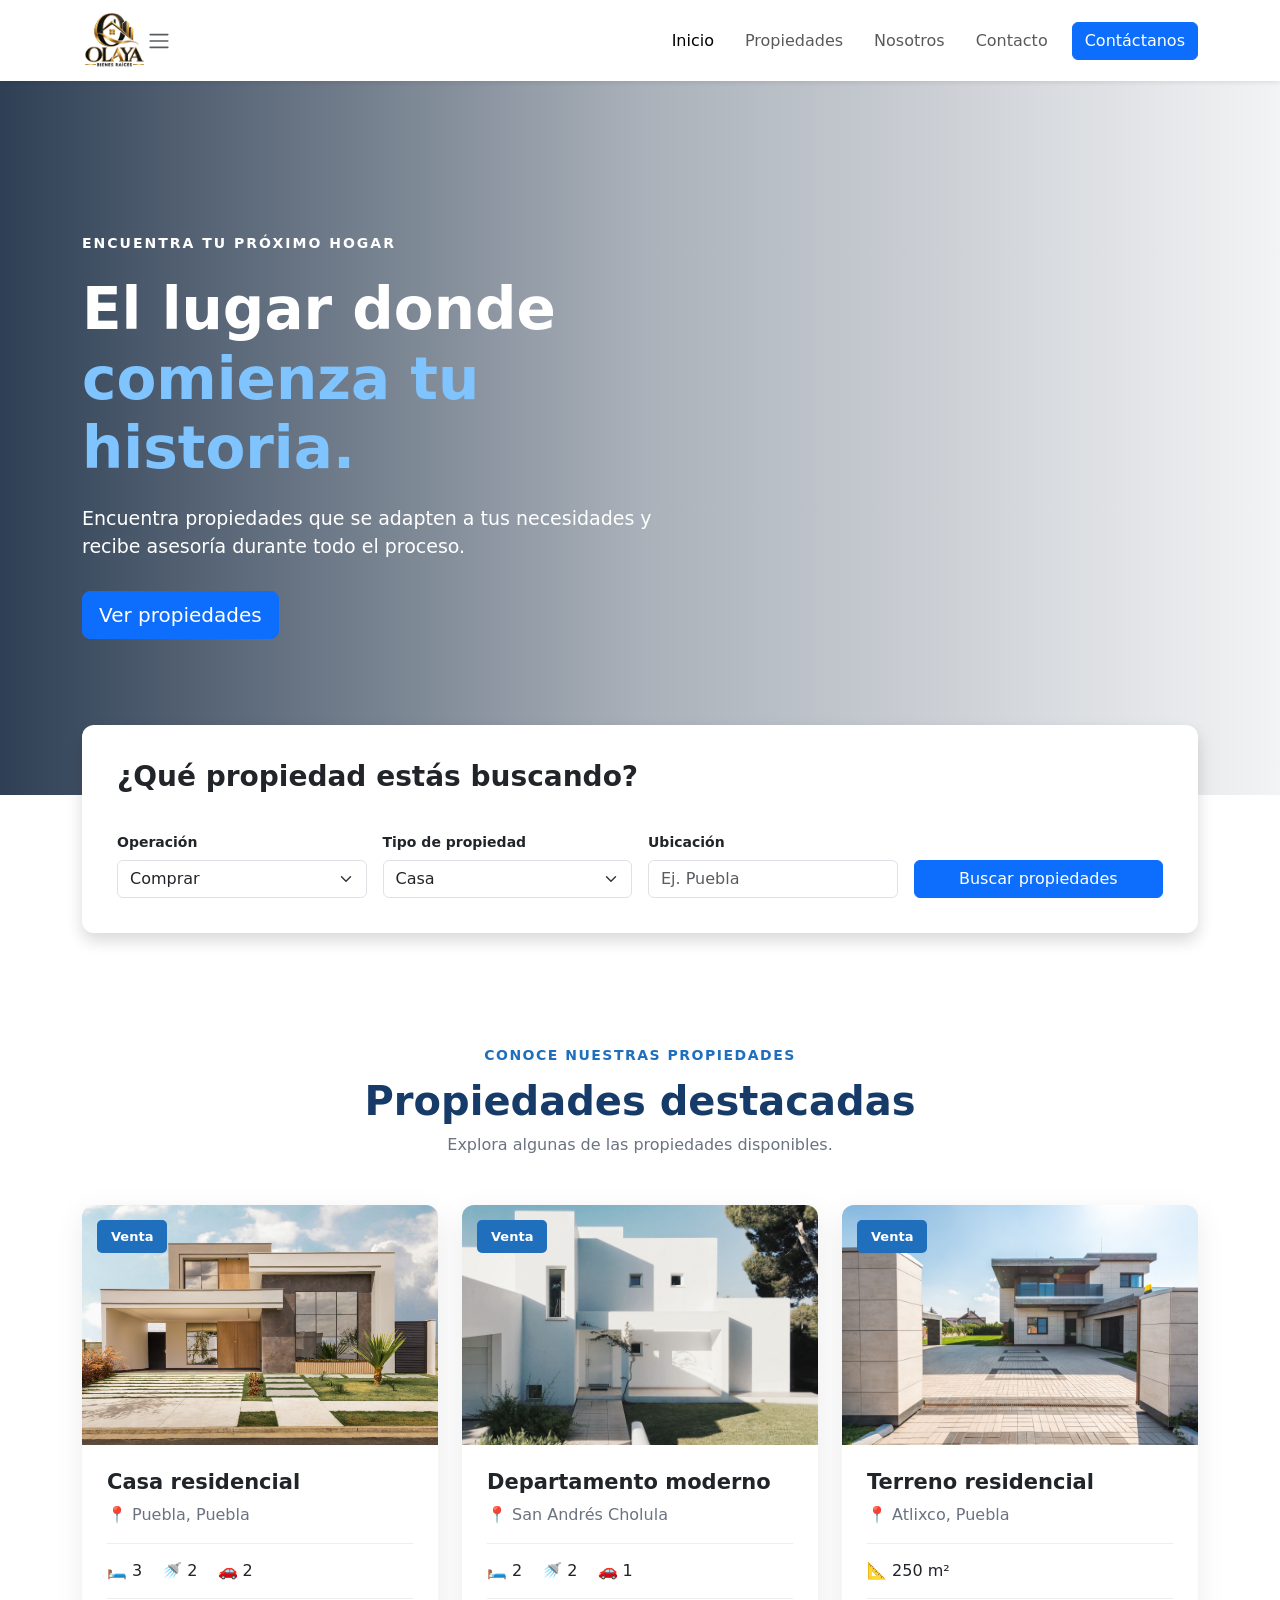
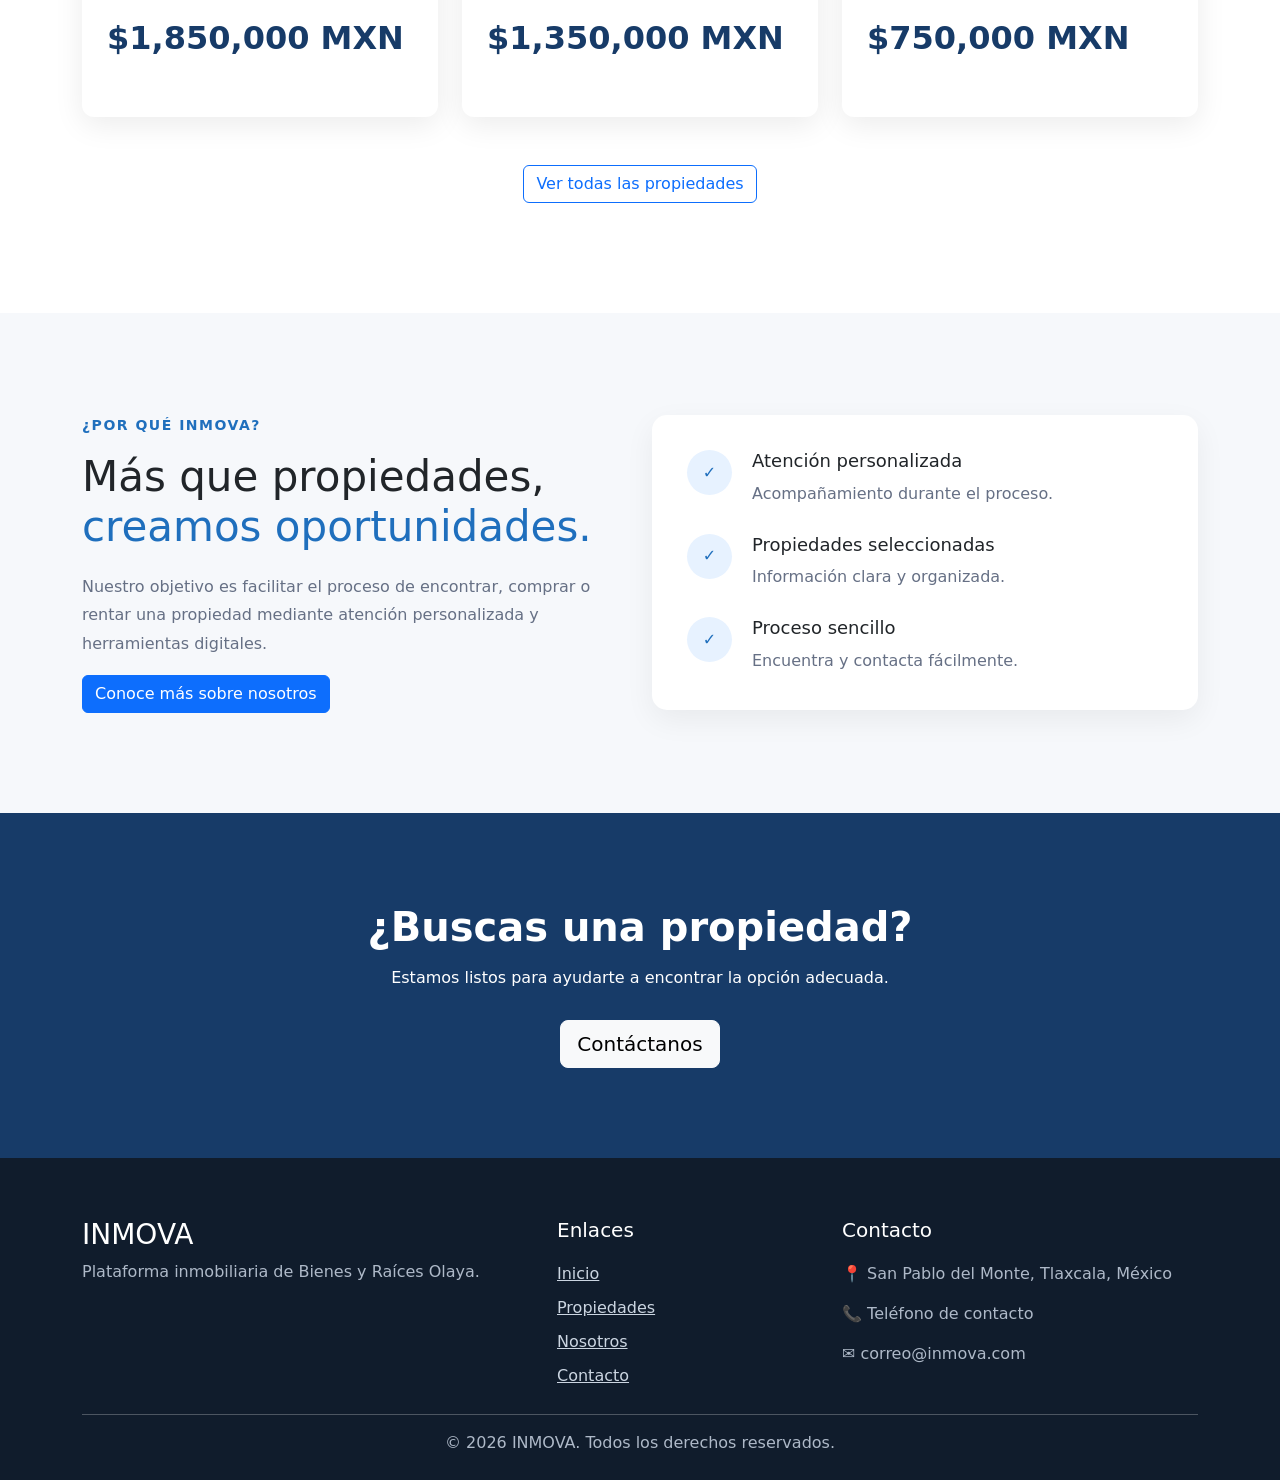
==== index.html @ b1ae067a "Primera versión funcional de INMOVA" ====
<!DOCTYPE html>
<html lang="es">
<head>
    <meta charset="UTF-8">
    <meta name="viewport" content="width=device-width, initial-scale=1.0">

    <title>INMOVA | Bienes y Raíces</title>

    <link rel="stylesheet" href="css/style.css">

    <!-- Bootstrap -->
    <link 
        href="https://cdn.jsdelivr.net/npm/bootstrap@5.3.3/dist/css/bootstrap.min.css" 
        rel="stylesheet"
    >
</head>

<body>

    <!-- NAVBAR -->
    <nav class="navbar navbar-expand-lg navbar-light bg-white shadow-sm fixed-top">
        <div class="container">
        <!-- Logo de imagen -->
            <img 
            src="Imagenes/logo sin fondo.png" 
            alt="INMOVA"
            class="logo-inmova"
            >
            <img src="Imagenes/logo sin fondo.png"
            <button 
                class="navbar-toggler" 
                type="button" 
                data-bs-toggle="collapse" 
                data-bs-target="#menu"
            >
                <span class="navbar-toggler-icon"></span>
            </button>

            <div class="collapse navbar-collapse" id="menu">

                <ul class="navbar-nav ms-auto align-items-lg-center">

                    <li class="nav-item">
                        <a class="nav-link active" href="index.html">
                            Inicio
                        </a>
                    </li>

                    <li class="nav-item">
                        <a class="nav-link" href="propiedades.html">
                            Propiedades
                        </a>
                    </li>

                    <li class="nav-item">
                        <a class="nav-link" href="nosotros.html">
                            Nosotros
                        </a>
                    </li>

                    <li class="nav-item">
                        <a class="nav-link" href="contacto.html">
                            Contacto
                        </a>
                    </li>

                    <li class="nav-item ms-lg-3">
                        <a href="contacto.html" class="btn btn-primary">
                            Contáctanos
                        </a>
                    </li>

                </ul>

            </div>
        </div>
    </nav>


    <!-- HERO -->
    <section class="hero">

        <div class="hero-overlay"></div>

        <div class="container hero-content">

            <div class="row align-items-center">

                <div class="col-lg-7">

                    <span class="hero-subtitle">
                        ENCUENTRA TU PRÓXIMO HOGAR
                    </span>

                    <h1>
                        El lugar donde
                        <span>comienza tu historia.</span>
                    </h1>

                    <p>
                        Encuentra propiedades que se adapten a tus necesidades
                        y recibe asesoría durante todo el proceso.
                    </p>

                    <a href="propiedades.html" class="btn btn-primary btn-lg">
                        Ver propiedades
                    </a>

                </div>

            </div>

        </div>

    </section>


    <!-- BUSCADOR -->
    <section class="search-section">

        <div class="container">

            <div class="search-box shadow">

                <h3>¿Qué propiedad estás buscando?</h3>

                <div class="row g-3 mt-2">

                    <div class="col-md-3">
                        <label>Operación</label>

                        <select class="form-select">
                            <option>Comprar</option>
                            <option>Rentar</option>
                        </select>
                    </div>

                    <div class="col-md-3">
                        <label>Tipo de propiedad</label>

                        <select class="form-select">
                            <option>Casa</option>
                            <option>Departamento</option>
                            <option>Terreno</option>
                            <option>Local comercial</option>
                        </select>
                    </div>

                    <div class="col-md-3">
                        <label>Ubicación</label>

                        <input 
                            type="text" 
                            class="form-control" 
                            placeholder="Ej. Puebla"
                        >
                    </div>

                    <div class="col-md-3 d-flex align-items-end">

                        <button class="btn btn-primary w-100">
                            Buscar propiedades
                        </button>

                    </div>

                </div>

            </div>

        </div>

    </section>


    <!-- PROPIEDADES DESTACADAS -->
    <section class="properties-section">

        <div class="container">

            <div class="section-title text-center">

                <span>CONOCE NUESTRAS PROPIEDADES</span>

                <h2>
                    Propiedades destacadas
                </h2>

                <p>
                    Explora algunas de las propiedades disponibles.
                </p>

            </div>


            <div class="row g-4 mt-4">

                <!-- PROPIEDAD 1 -->
                <div class="col-md-4">

                    <div class="property-card">

                        <div class="property-image">

                            <img 
                                src="Imagenes/casa1.jpg" 
                                alt="Casa en venta"
                            >

                            <span class="property-status">
                                Venta
                            </span>

                        </div>

                        <div class="property-info">

                            <h3>Casa residencial</h3>

                            <p class="location">
                                📍 Puebla, Puebla
                            </p>

                            <div class="property-details">

                                <span>🛏 3</span>
                                <span>🚿 2</span>
                                <span>🚗 2</span>

                            </div>

                            <div class="property-price">
                                $1,850,000 MXN
                            </div>

                        </div>

                    </div>

                </div>


                <!-- PROPIEDAD 2 -->
                <div class="col-md-4">

                    <div class="property-card">

                        <div class="property-image">

                            <img 
                                src="Imagenes/casa2.jpg" 
                                alt="Departamento en venta"
                            >

                            <span class="property-status">
                                Venta
                            </span>

                        </div>

                        <div class="property-info">

                            <h3>Departamento moderno</h3>

                            <p class="location">
                                📍 San Andrés Cholula
                            </p>

                            <div class="property-details">

                                <span>🛏 2</span>
                                <span>🚿 2</span>
                                <span>🚗 1</span>

                            </div>

                            <div class="property-price">
                                $1,350,000 MXN
                            </div>

                        </div>

                    </div>

                </div>


                <!-- PROPIEDAD 3 -->
                <div class="col-md-4">

                    <div class="property-card">

                        <div class="property-image">

                            <img 
                                src="Imagenes/casa3.jpg" 
                                alt="Terreno en venta"
                            >

                            <span class="property-status">
                                Venta
                            </span>

                        </div>

                        <div class="property-info">

                            <h3>Terreno residencial</h3>

                            <p class="location">
                                📍 Atlixco, Puebla
                            </p>

                            <div class="property-details">

                                <span>📐 250 m²</span>

                            </div>

                            <div class="property-price">
                                $750,000 MXN
                            </div>

                        </div>

                    </div>

                </div>

            </div>


            <div class="text-center mt-5">

                <a href="propiedades.html" class="btn btn-outline-primary">
                    Ver todas las propiedades
                </a>

            </div>

        </div>

    </section>


    <!-- NOSOTROS / PROPUESTA DE VALOR -->
    <section class="about-home">

        <div class="container">

            <div class="row align-items-center">

                <div class="col-lg-6">

                    <span class="section-label">
                        ¿POR QUÉ INMOVA?
                    </span>

                    <h2>
                        Más que propiedades,
                        <span>creamos oportunidades.</span>
                    </h2>

                    <p>
                        Nuestro objetivo es facilitar el proceso de encontrar,
                        comprar o rentar una propiedad mediante atención
                        personalizada y herramientas digitales.
                    </p>

                    <a href="nosotros.html" class="btn btn-primary">
                        Conoce más sobre nosotros
                    </a>

                </div>


                <div class="col-lg-6 mt-4 mt-lg-0">

                    <div class="benefit-box">

                        <div class="benefit">
                            <div class="benefit-icon">✓</div>

                            <div>
                                <h4>Atención personalizada</h4>
                                <p>
                                    Acompañamiento durante el proceso.
                                </p>
                            </div>
                        </div>


                        <div class="benefit">
                            <div class="benefit-icon">✓</div>

                            <div>
                                <h4>Propiedades seleccionadas</h4>
                                <p>
                                    Información clara y organizada.
                                </p>
                            </div>
                        </div>


                        <div class="benefit">
                            <div class="benefit-icon">✓</div>

                            <div>
                                <h4>Proceso sencillo</h4>
                                <p>
                                    Encuentra y contacta fácilmente.
                                </p>
                            </div>
                        </div>

                    </div>

                </div>

            </div>

        </div>

    </section>


    <!-- CTA -->
    <section class="cta-section">

        <div class="container text-center">

            <h2>
                ¿Buscas una propiedad?
            </h2>

            <p>
                Estamos listos para ayudarte a encontrar la opción adecuada.
            </p>

            <a href="contacto.html" class="btn btn-light btn-lg">
                Contáctanos
            </a>

        </div>

    </section>


    <!-- FOOTER -->
    <footer class="footer">

        <div class="container">

            <div class="row">

                <div class="col-md-5">

                    <h3>INMOVA</h3>

                    <p>
                        Plataforma inmobiliaria de
                        Bienes y Raíces Olaya.
                    </p>

                </div>


                <div class="col-md-3">

                    <h5>Enlaces</h5>

                    <a href="index.html">Inicio</a>
                    <a href="propiedades.html">Propiedades</a>
                    <a href="nosotros.html">Nosotros</a>
                    <a href="contacto.html">Contacto</a>

                </div>


                <div class="col-md-4">

                    <h5>Contacto</h5>

                    <p>📍 San Pablo del Monte, Tlaxcala, México</p>
                    <p>📞 Teléfono de contacto</p>
                    <p>✉️ correo@inmova.com</p>

                </div>

            </div>


            <hr>

            <div class="text-center">

                <p class="mb-0">
                    © 2026 INMOVA. Todos los derechos reservados.
                </p>

            </div>

        </div>

    </footer>


    <!-- Bootstrap JS -->
    <script 
        src="https://cdn.jsdelivr.net/npm/bootstrap@5.3.3/dist/js/bootstrap.bundle.min.js">
    </script>

    <script src="js/main.js"></script>

</body>
</html>
---- css/style.css ----
/* =========================
   GENERAL
========================= */
* {
    margin: 0;
    padding: 0;
    box-sizing: border-box;
}

body {
    font-family: Arial, Helvetica, sans-serif;
    color: #1f2937;
    background: #ffffff;
}

a {
    text-decoration: none;
}


/* =========================
   NAVBAR
========================= */

.navbar {
    min-height: 75px;
}

.logo {
    font-size: 28px;
    font-weight: 800;
    letter-spacing: 2px;
    color: #173b68 !important;
}

.nav-link {
    font-weight: 500;
    margin-left: 15px;
}

.nav-link:hover {
    color: #1f6fbd;
}


/* =========================
   BOTONES
========================= */

.btn-primary {
    background-color: #1f6fbd;
    border-color: #1f6fbd;
}

.btn-primary:hover {
    background-color: #174f88;
    border-color: #174f88;
}

/* =========================
   Imagen en barra de navegacion
========================= */
.logo-inmova {
    height: 65px;
    width: auto;
    display: block;
}

/* =========================
   HERO
========================= */

.hero {
    min-height: 720px;

    background-image: url("../img/hero.jpg");
    background-size: cover;
    background-position: center;

    position: relative;

    display: flex;
    align-items: center;

    margin-top: 75px;
}

.hero-overlay {
    position: absolute;

    inset: 0;

    background: linear-gradient(
        90deg,
        rgba(10, 30, 55, 0.85),
        rgba(10, 30, 55, 0.35),
        rgba(10, 30, 55, 0.05)
    );
}

.hero-content {
    position: relative;
    z-index: 2;

    color: white;
}

.hero-subtitle {
    font-size: 14px;
    font-weight: 700;
    letter-spacing: 2px;
}

.hero h1 {
    font-size: 58px;
    font-weight: 700;
    max-width: 700px;
    margin: 20px 0;
}

.hero h1 span {
    color: #7fc4ff;
}

.hero p {
    font-size: 19px;
    max-width: 600px;
    margin-bottom: 30px;
}


/* =========================
   SEARCH
========================= */

.search-section {
    margin-top: -70px;
    position: relative;
    z-index: 5;
}

.search-box {
    background: white;
    padding: 35px;
    border-radius: 12px;
}

.search-box h3 {
    font-weight: 700;
    margin-bottom: 20px;
}

.search-box label {
    font-size: 14px;
    font-weight: 600;
    margin-bottom: 7px;
}


/* =========================
   SECCIONES
========================= */

.properties-section {
    padding: 110px 0;
}

.section-title span,
.section-label {
    color: #1f6fbd;
    font-size: 14px;
    font-weight: 700;
    letter-spacing: 1.5px;
}

.section-title h2 {
    font-size: 40px;
    font-weight: 700;
    margin-top: 10px;
}

.section-title p {
    color: #6b7280;
}


/* =========================
   PROPERTY CARD
========================= */

.property-card {
    background: white;
    border-radius: 12px;
    overflow: hidden;

    box-shadow: 0 8px 30px rgba(0, 0, 0, 0.08);

    transition: 0.3s;
}

.property-card:hover {
    transform: translateY(-7px);
}

.property-image {
    height: 240px;
    position: relative;
}

.property-image img {
    width: 100%;
    height: 100%;
    object-fit: cover;
}

.property-status {
    position: absolute;

    top: 15px;
    left: 15px;

    background: #1f6fbd;
    color: white;

    padding: 7px 14px;

    border-radius: 5px;

    font-size: 13px;
    font-weight: 600;
}

.property-info {
    padding: 25px;
}

.property-info h3 {
    font-size: 21px;
    font-weight: 700;
}

.location {
    color: #6b7280;
}

.property-details {
    display: flex;
    gap: 20px;

    padding: 15px 0;

    border-top: 1px solid #eeeeee;
    border-bottom: 1px solid #eeeeee;

    margin: 15px 0;
}

.property-price {
    color: #1f6fbd;
    font-size: 22px;
    font-weight: 700;
}


/* =========================
   ABOUT
========================= */

.about-home {
    padding: 100px 0;
    background: #f6f8fb;
}

.about-home h2 {
    font-size: 42px;
    margin: 15px 0 20px;
}

.about-home h2 span {
    color: #1f6fbd;
}

.about-home p {
    color: #667085;
    line-height: 1.8;
}

.benefit-box {
    background: white;
    padding: 35px;
    border-radius: 15px;

    box-shadow: 0 10px 30px rgba(0, 0, 0, 0.06);
}

.benefit {
    display: flex;
    gap: 20px;
    margin-bottom: 25px;
}

.benefit:last-child {
    margin-bottom: 0;
}

.benefit-icon {
    width: 45px;
    height: 45px;

    border-radius: 50%;

    background: #e7f2ff;
    color: #1f6fbd;

    display: flex;
    align-items: center;
    justify-content: center;

    font-weight: bold;
}

.benefit h4 {
    font-size: 18px;
}

.benefit p {
    margin: 0;
}


/* =========================
   CTA
========================= */

.cta-section {
    padding: 90px 0;

    background: #173b68;

    color: white;
}

.cta-section h2 {
    font-size: 40px;
    font-weight: 700;
}

.cta-section p {
    margin: 15px 0 30px;
}


/* =========================
   FOOTER
========================= */

.footer {
    background: #101c2c;
    color: white;
    padding: 60px 0 25px;
}

.footer h3 {
    font-size: 28px;
}

.footer h5 {
    margin-bottom: 20px;
}

.footer a {
    display: block;
    color: #cbd5e1;
    margin-bottom: 10px;
}

.footer a:hover {
    color: white;
}

.footer p {
    color: #aeb9c8;
}


/* =========================
   RESPONSIVE
========================= */

@media (max-width: 768px) {

    .hero {
        min-height: 650px;
    }

    .hero h1 {
        font-size: 40px;
    }

    .hero p {
        font-size: 17px;
    }

    .search-section {
        margin-top: 30px;
    }

    .section-title h2 {
        font-size: 32px;
    }

    .about-home h2 {
        font-size: 32px;
    }

}
/* =========================
   PAGE HEADER
========================= */

.page-header {
    margin-top: 75px;
    padding: 100px 0 80px;
    background: #f6f8fb;
}

.page-header h1 {
    font-size: 48px;
    font-weight: 700;
    margin: 12px 0;
    color: #173b68;
}

.page-header p {
    max-width: 650px;
    color: #667085;
    font-size: 18px;
}


/* =========================
   PROPERTY FILTER
========================= */

.property-search {
    margin-top: -45px;
    position: relative;
    z-index: 5;
}

.filter-box {
    background: white;
    padding: 30px;
    border-radius: 12px;
}

.filter-box label {
    display: block;
    font-size: 14px;
    font-weight: 600;
    margin-bottom: 7px;
}


/* =========================
   PROPERTY TITLE
========================= */

.properties-section h2 {
    color: #173b68;
    font-weight: 700;
}


/* =========================
   RESPONSIVE PROPERTIES
========================= */

@media (max-width: 768px) {

    .page-header {
        padding: 70px 0;
    }

    .page-header h1 {
        font-size: 36px;
    }

    .property-search {
        margin-top: 20px;
    }

}
/* =========================
   NOSOTROS
========================= */

.about-page {
    padding: 100px 0;
}

.about-image {
    height: 500px;
    overflow: hidden;
    border-radius: 15px;
}

.about-image img {
    width: 100%;
    height: 100%;
    object-fit: cover;
}

.about-page h2 {
    font-size: 40px;
    font-weight: 700;
    color: #173b68;
    margin: 15px 0 25px;
}

.about-page p {
    color: #667085;
    line-height: 1.8;
}


/* =========================
   MISSION / VISION
========================= */

.mission-section {
    padding: 90px 0;
    background: #f6f8fb;
}

.info-card {
    background: white;
    padding: 40px;
    border-radius: 15px;
    height: 100%;
    box-shadow: 0 8px 25px rgba(0, 0, 0, 0.05);
}

.info-icon {
    width: 55px;
    height: 55px;
    border-radius: 50%;
    background: #e7f2ff;
    color: #1f6fbd;

    display: flex;
    align-items: center;
    justify-content: center;

    font-size: 22px;
    font-weight: bold;

    margin-bottom: 25px;
}

.info-card h3 {
    color: #173b68;
    font-weight: 700;
    margin-bottom: 15px;
}

.info-card p {
    color: #667085;
    line-height: 1.8;
}


/* =========================
   VALUES
========================= */

.values-section {
    padding: 100px 0;
}

.value-card {
    border: 1px solid #e5e7eb;
    border-radius: 15px;
    padding: 35px;
    height: 100%;

    transition: 0.3s;
}

.value-card:hover {
    transform: translateY(-5px);
    box-shadow: 0 10px 25px rgba(0, 0, 0, 0.06);
}

.value-number {
    color: #1f6fbd;
    font-size: 14px;
    font-weight: 700;
    letter-spacing: 2px;
    margin-bottom: 20px;
}

.value-card h3 {
    color: #173b68;
    font-weight: 700;
    margin-bottom: 15px;
}

.value-card p {
    color: #667085;
    line-height: 1.7;
}




/* =========================
   CONTACTO
========================= */

.contact-section {
    padding: 100px 0;
}

.contact-section h2 {
    color: #173b68;
    font-size: 40px;
    font-weight: 700;
    margin: 15px 0 20px;
}

.contact-intro {
    color: #667085;
    line-height: 1.8;
    margin-bottom: 40px;
}


/* INFORMACIÓN */

.contact-item {
    display: flex;
    align-items: center;
    gap: 18px;
    margin-bottom: 25px;
}

.contact-icon {
    width: 50px;
    height: 50px;

    background: #e7f2ff;
    color: #1f6fbd;

    border-radius: 50%;

    display: flex;
    align-items: center;
    justify-content: center;

    font-size: 20px;
}

.contact-item h4 {
    margin: 0 0 5px;
    color: #173b68;
    font-size: 17px;
}

.contact-item p {
    margin: 0;
    color: #667085;
}


/* FORMULARIO */

.contact-form {
    background: white;

    padding: 40px;

    border-radius: 15px;

    box-shadow:
        0 10px 35px rgba(0, 0, 0, 0.08);
}

.contact-form h3 {
    color: #173b68;
    font-weight: 700;
    font-size: 28px;
}

.contact-form > p {
    color: #667085;
    margin-bottom: 30px;
}

.contact-form label {
    display: block;
    font-size: 14px;
    font-weight: 600;
    margin-bottom: 7px;
}

.contact-form .form-control,
.contact-form .form-select {
    min-height: 48px;
    border: 1px solid #d9dee7;
}

.contact-form textarea.form-control {
    min-height: 130px;
}

.contact-form .form-control:focus,
.contact-form .form-select:focus {
    border-color: #1f6fbd;
    box-shadow: 0 0 0 0.2rem rgba(31, 111, 189, 0.12);
}

.form-check-label {
    font-weight: 400 !important;
    color: #667085;
}


/* RESPONSIVE */

@media (max-width: 768px) {

    .contact-section {
        padding: 70px 0;
    }

    .contact-section h2 {
        font-size: 32px;
    }

    .contact-form {
        padding: 25px;
    }

}

/* Estilo para pagina de Detalles de propiedad */
/* =========================================
   DETALLE DE PROPIEDAD
========================================= */

.property-detail-section {
    padding: 120px 0 80px;
    background-color: #f8f9fa;
}

.back-link {
    display: inline-block;
    margin-bottom: 20px;
    color: #173b68;
    text-decoration: none;
    font-weight: 600;
}

.back-link:hover {
    color: #1f6fbd;
}

.property-main-image {
    width: 100%;
    height: 500px;
    overflow: hidden;
    border-radius: 15px;
}

.property-main-image img {
    width: 100%;
    height: 100%;
    object-fit: cover;
}

.property-thumbnail {
    width: 100%;
    height: 120px;
    object-fit: cover;
    border-radius: 10px;
    cursor: pointer;
}

.property-operation {
    display: inline-block;
    padding: 6px 14px;
    background-color: #173b68;
    color: white;
    border-radius: 5px;
    font-size: 13px;
    font-weight: bold;
    margin-bottom: 15px;
}

.property-detail-title {
    font-size: 40px;
    font-weight: 700;
    margin-bottom: 10px;
}

.property-location {
    color: #666;
    font-size: 17px;
    margin-bottom: 20px;
}

.property-price {
    color: #173b68;
    font-size: 32px;
    font-weight: 700;
    margin-bottom: 30px;
}

.property-features {
    display: grid;
    grid-template-columns: repeat(2, 1fr);
    gap: 15px;
    margin-bottom: 35px;
}

.feature {
    background-color: white;
    padding: 18px;
    border-radius: 10px;
    text-align: center;
    border: 1px solid #e5e5e5;
}

.feature strong {
    display: block;
    color: #173b68;
    font-size: 22px;
}

.feature span {
    display: block;
    color: #666;
    font-size: 14px;
    margin-top: 5px;
}

.property-subtitle {
    font-size: 24px;
    font-weight: 700;
    margin-bottom: 12px;
}

.property-description {
    color: #555;
    line-height: 1.7;
    margin-bottom: 30px;
}

.property-actions {
    display: flex;
    flex-direction: column;
    gap: 12px;
}


/* RESPONSIVE */

@media (max-width: 768px) {

    .property-main-image {
        height: 350px;
    }

    .property-detail-title {
        font-size: 30px;
    }

    .property-price {
        font-size: 27px;
    }

    .property-thumbnail {
        height: 90px;
    }

}


/* =========================================
   DASHBOARD INMOVA
========================================= */

.dashboard-body {
    margin: 0;
    background-color: #f5f7fa;
    font-family: Arial, sans-serif;
}


/* SIDEBAR */

.dashboard-sidebar {
    position: fixed;
    left: 0;
    top: 0;
    width: 250px;
    height: 100vh;
    background-color: #173b68;
    color: white;
    padding: 30px 20px;
    display: flex;
    flex-direction: column;
}


.dashboard-logo {
    margin-bottom: 40px;
    padding-left: 10px;
}

.dashboard-logo h3 {
    margin: 0;
    font-weight: 700;
}

.dashboard-logo span {
    font-size: 12px;
    opacity: 0.7;
}


/* MENU */

.dashboard-menu {
    list-style: none;
    padding: 0;
    margin: 0;
}

.dashboard-menu li {
    margin-bottom: 8px;
}

.dashboard-menu a,
.dashboard-sidebar-bottom a {
    display: flex;
    align-items: center;
    gap: 12px;
    color: white;
    text-decoration: none;
    padding: 13px 15px;
    border-radius: 8px;
    font-size: 15px;
}

.dashboard-menu a:hover,
.dashboard-menu .active a {
    background-color: rgba(255,255,255,0.12);
}

.dashboard-menu i,
.dashboard-sidebar-bottom i {
    font-size: 18px;
}


/* PARTE INFERIOR */

.dashboard-sidebar-bottom {
    margin-top: auto;
}

.dashboard-sidebar-bottom a {
    margin-top: 5px;
}


/* CONTENIDO */

.dashboard-content {
    margin-left: 250px;
    padding: 40px;
}


/* HEADER */

.dashboard-header {
    display: flex;
    justify-content: space-between;
    align-items: center;
    margin-bottom: 35px;
}

.dashboard-header h1 {
    color: #173b68;
    font-size: 32px;
    font-weight: 700;
    margin-bottom: 5px;
}

.dashboard-header p {
    color: #777;
    margin: 0;
}


/* USUARIO */

.dashboard-user {
    display: flex;
    align-items: center;
    gap: 12px;
}

.dashboard-user-icon {
    width: 45px;
    height: 45px;
    background-color: #173b68;
    color: white;
    border-radius: 50%;
    display: flex;
    align-items: center;
    justify-content: center;
}

.dashboard-user small {
    display: block;
    color: #888;
    margin-top: 3px;
}


/* TARJETAS */

.dashboard-card {
    background-color: white;
    border-radius: 12px;
    padding: 22px;
    display: flex;
    align-items: center;
    gap: 18px;
    box-shadow: 0 3px 15px rgba(0,0,0,0.05);
}

.dashboard-card-icon {
    width: 55px;
    height: 55px;
    background-color: #edf4fb;
    color: #173b68;
    border-radius: 10px;
    display: flex;
    align-items: center;
    justify-content: center;
    font-size: 23px;
}

.dashboard-card span {
    color: #777;
    font-size: 14px;
}

.dashboard-card h2 {
    margin: 3px 0;
    color: #173b68;
    font-size: 28px;
}

.dashboard-card small {
    color: #999;
}


/* PANELES */

.dashboard-panel {
    background-color: white;
    border-radius: 12px;
    padding: 25px;
    box-shadow: 0 3px 15px rgba(0,0,0,0.05);
}

.dashboard-panel-header {
    display: flex;
    justify-content: space-between;
    align-items: center;
    margin-bottom: 20px;
}

.dashboard-panel-header h3 {
    margin: 0;
    color: #173b68;
    font-size: 20px;
}

.dashboard-panel-header span {
    color: #888;
    font-size: 13px;
    display: block;
    margin-top: 4px;
}

.dashboard-panel-header a {
    color: #1f6fbd;
    text-decoration: none;
    font-size: 14px;
}


/* TABLA */

.dashboard-table {
    margin-bottom: 0;
}

.dashboard-table th {
    color: #777;
    font-size: 13px;
    font-weight: 600;
}

.dashboard-table td {
    vertical-align: middle;
    font-size: 14px;
}

.dashboard-table strong {
    color: #173b68;
}


/* ESTADOS */

.status {
    padding: 5px 10px;
    border-radius: 20px;
    font-size: 12px;
    font-weight: 600;
}

.status.available {
    background-color: #e8f6ed;
    color: #287a45;
}

.status.pending {
    background-color: #fff4df;
    color: #9a6814;
}


/* PROSPECTOS */

.prospect-list {
    display: flex;
    flex-direction: column;
    gap: 18px;
}

.prospect-item {
    display: flex;
    align-items: center;
    gap: 12px;
}

.prospect-icon {
    width: 42px;
    height: 42px;
    border-radius: 50%;
    background-color: #edf4fb;
    color: #173b68;
    display: flex;
    align-items: center;
    justify-content: center;
    font-size: 13px;
    font-weight: bold;
}

.prospect-item strong {
    display: block;
    color: #333;
    font-size: 14px;
}

.prospect-item small {
    display: block;
    color: #888;
    font-size: 12px;
    margin-top: 3px;
}


/* ACTIVIDAD */

.activity-list {
    display: flex;
    flex-direction: column;
}

.activity-item {
    display: flex;
    align-items: center;
    gap: 15px;
    padding: 15px 0;
    border-bottom: 1px solid #eee;
}

.activity-item:last-child {
    border-bottom: none;
}

.activity-item i {
    color: #1f6fbd;
    font-size: 20px;
}

.activity-item strong {
    display: block;
    color: #333;
}

.activity-item span {
    display: block;
    color: #888;
    font-size: 13px;
    margin-top: 3px;
}


/* RESPONSIVE */

@media (max-width: 992px) {

    .dashboard-sidebar {
        width: 210px;
    }

    .dashboard-content {
        margin-left: 210px;
        padding: 25px;
    }

}


@media (max-width: 768px) {

    .dashboard-sidebar {
        position: relative;
        width: 100%;
        height: auto;
    }

    .dashboard-content {
        margin-left: 0;
    }

    .dashboard-header {
        flex-direction: column;
        align-items: flex-start;
        gap: 20px;
    }

}
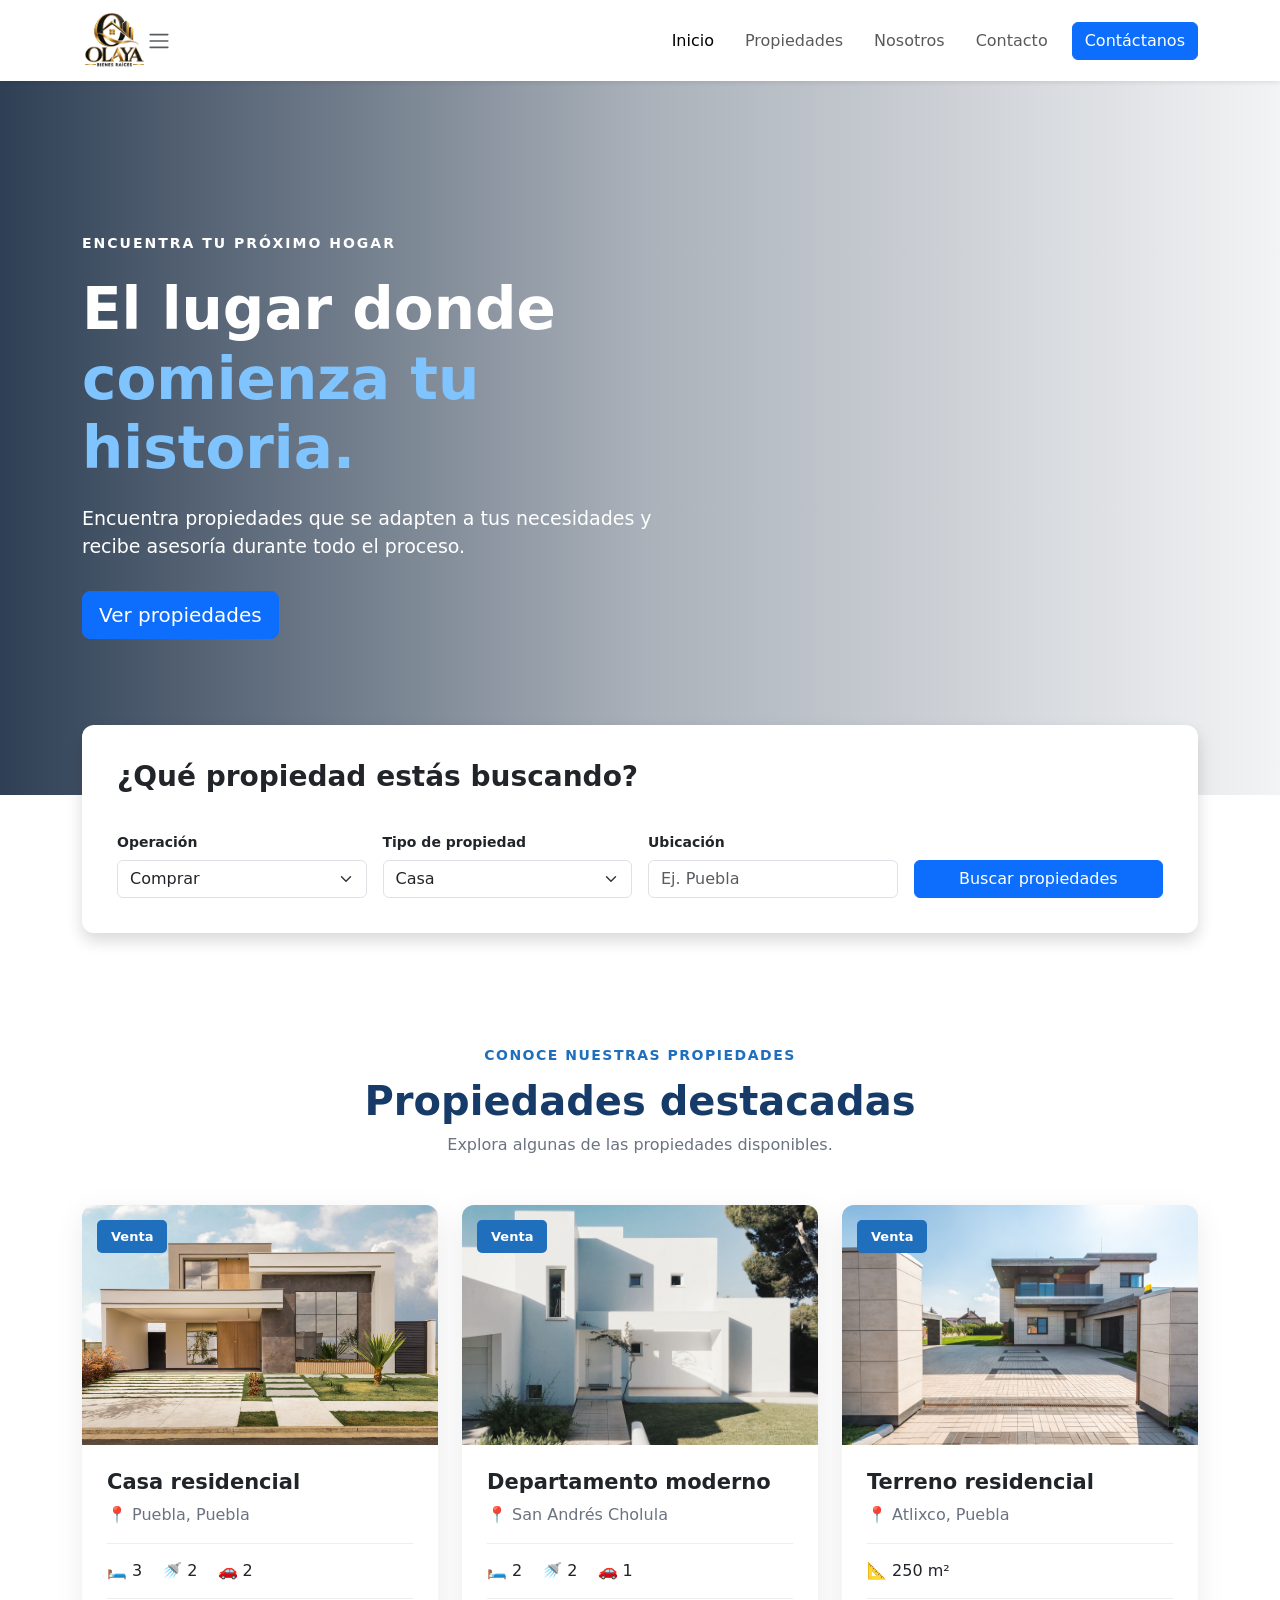
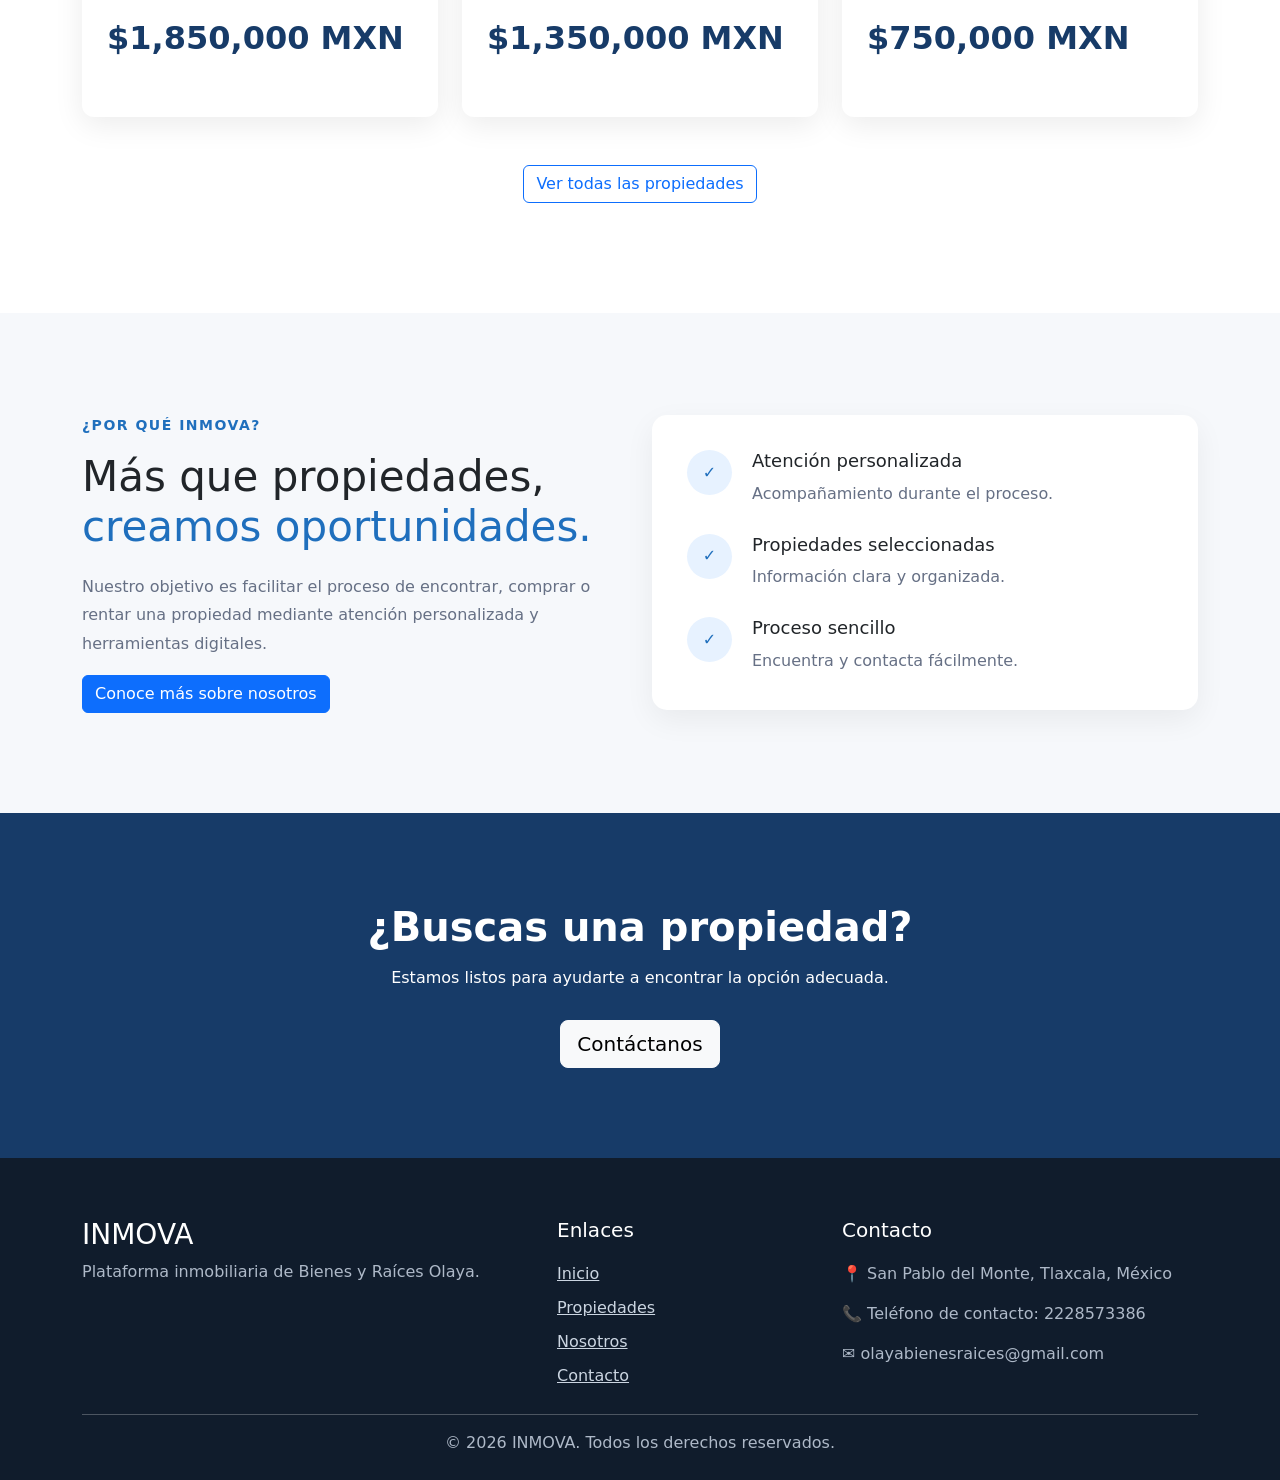
==== commit f8438bbd: "Respaldo inmova version 2" ====
--- a/index.html
+++ b/index.html
@@ -4,7 +4,7 @@
     <meta charset="UTF-8">
     <meta name="viewport" content="width=device-width, initial-scale=1.0">
 
-    <title>INMOVA | Bienes y Raíces</title>
+    <title>Bienes Raices Olaya</title>
 
     <link rel="stylesheet" href="css/style.css">
 
@@ -482,8 +482,8 @@
                     <h5>Contacto</h5>
 
                     <p>📍 San Pablo del Monte, Tlaxcala, México</p>
-                    <p>📞 Teléfono de contacto</p>
-                    <p>✉️ correo@inmova.com</p>
+                    <p>📞 Teléfono de contacto: 2228573386</p>
+                    <p>✉️ olayabienesraices@gmail.com </p>
 
                 </div>
 
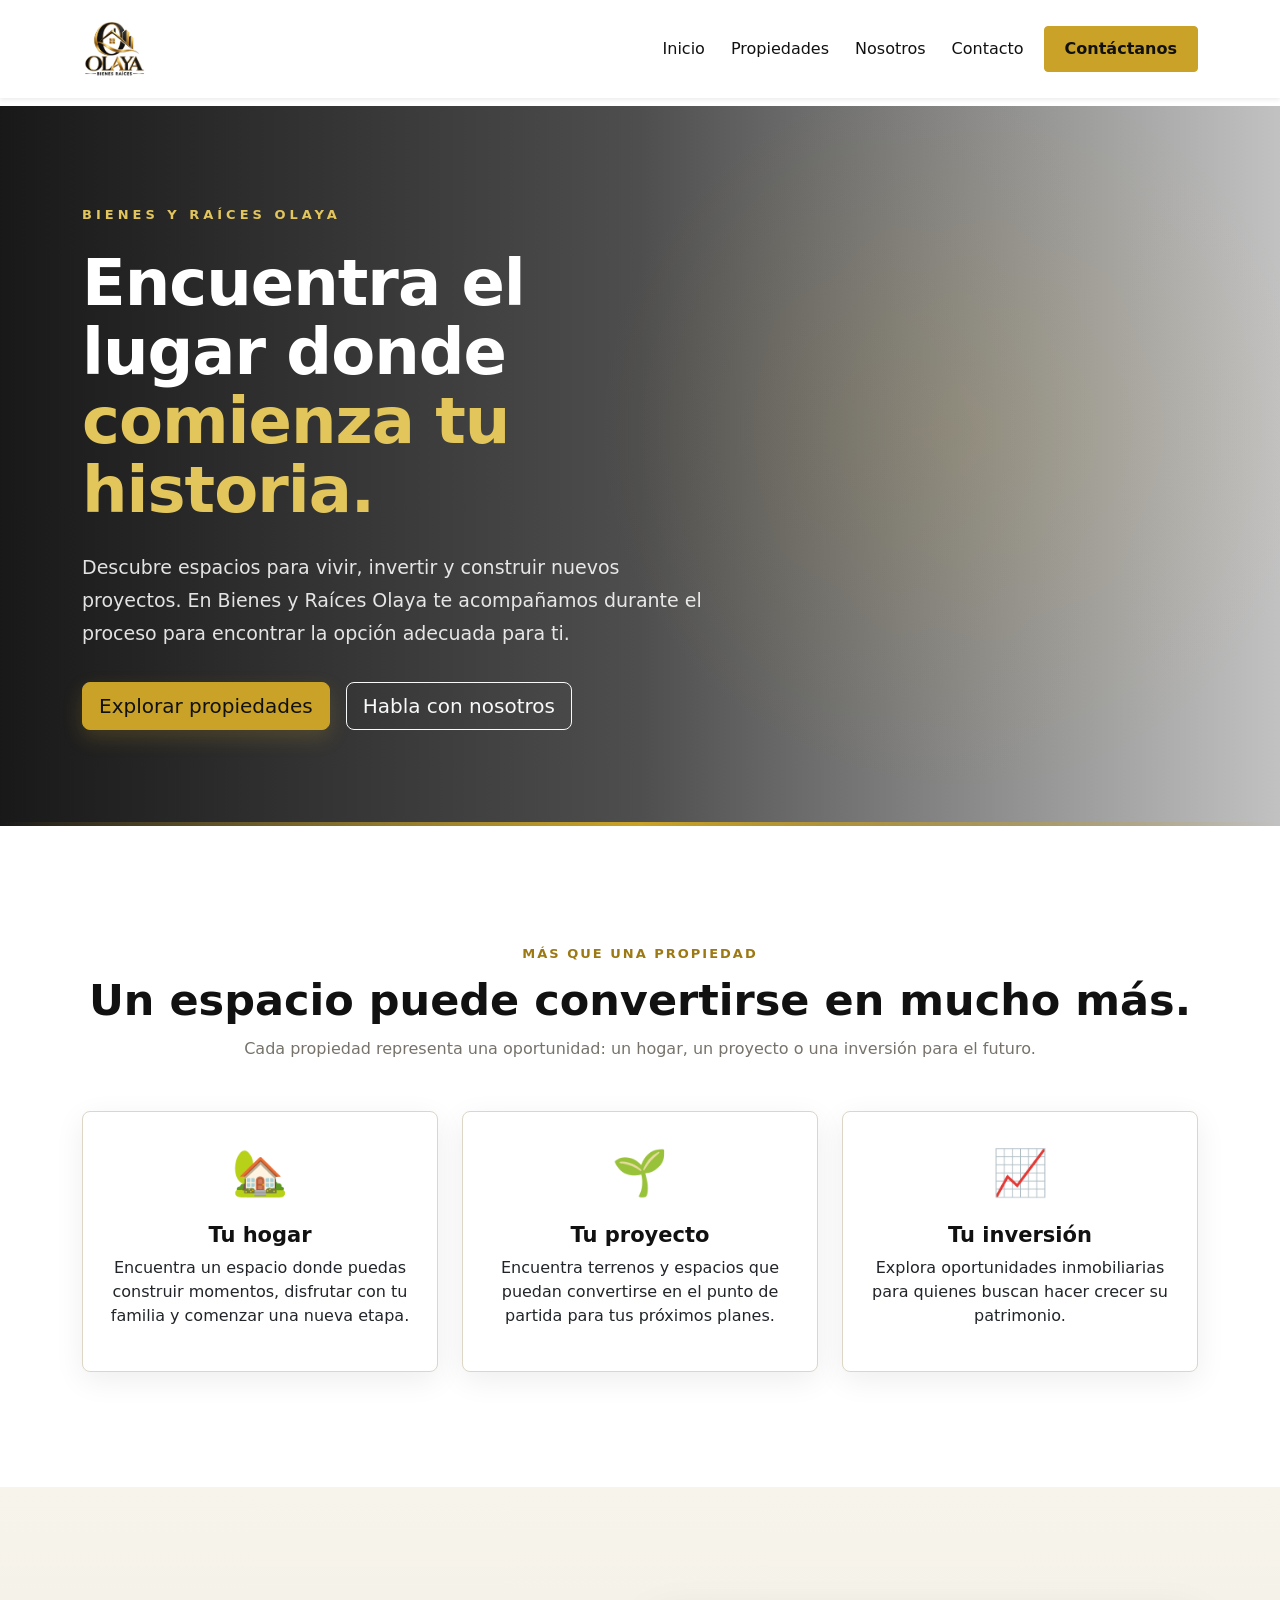
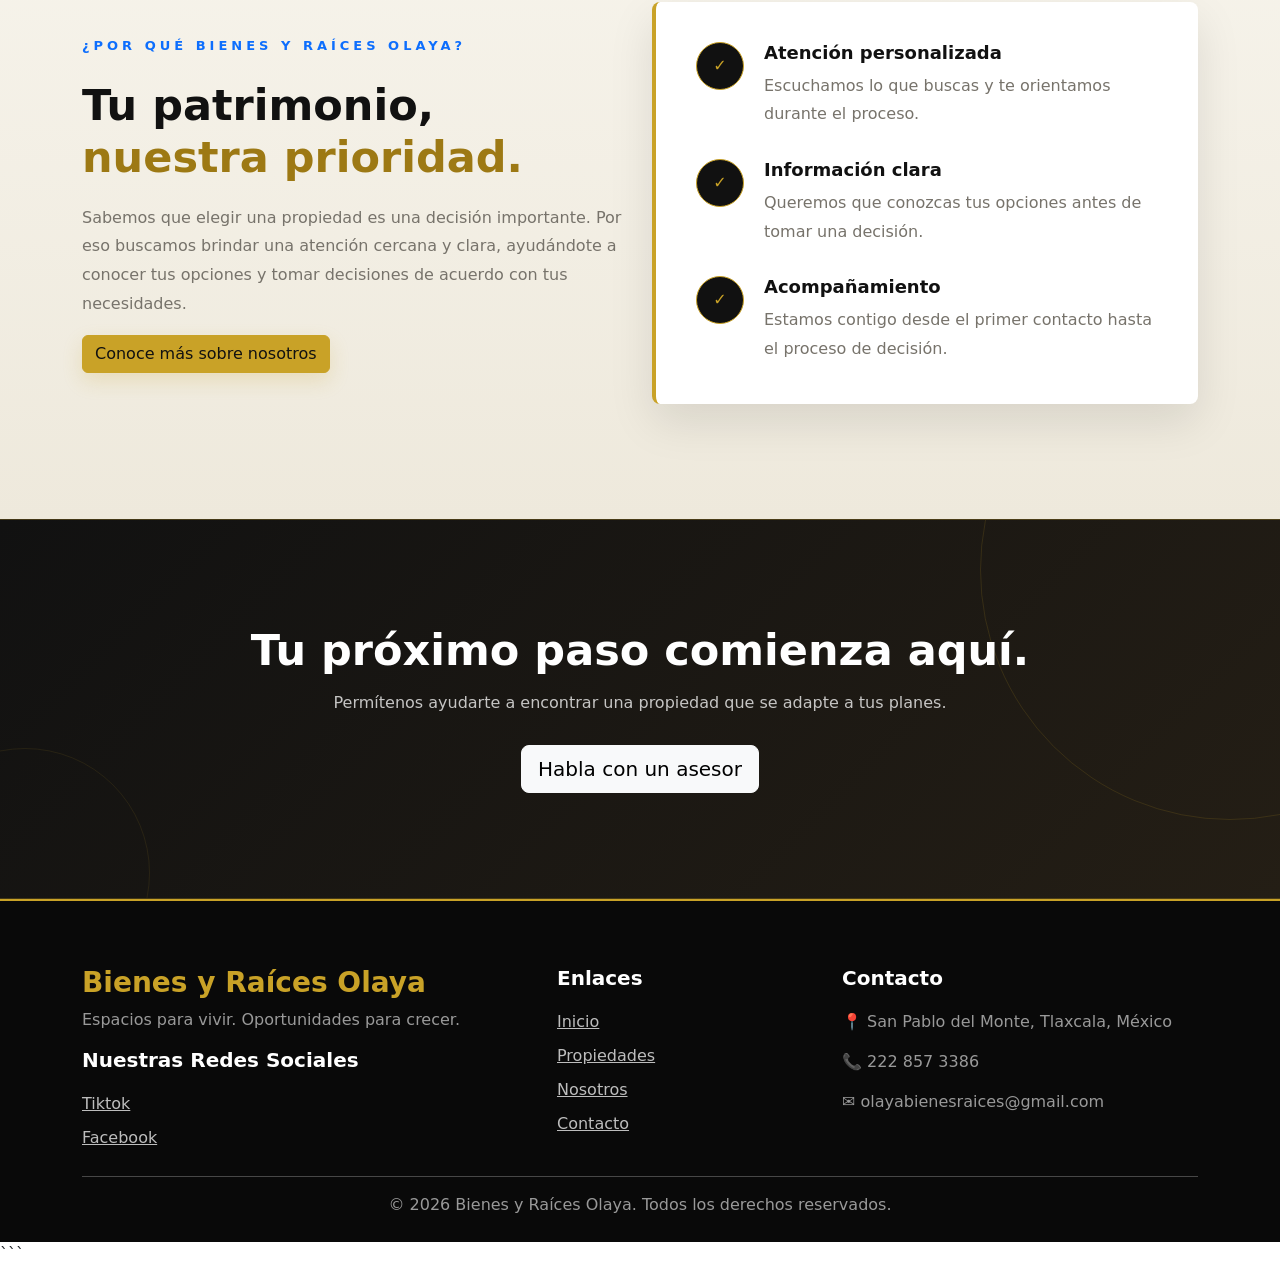
==== commit ade4a8c4: "Respaldo inmova version 3" ====
--- a/index.html
+++ b/index.html
@@ -1,516 +1,656 @@
 <!DOCTYPE html>
+
 <html lang="es">
+
 <head>
-    <meta charset="UTF-8">
-    <meta name="viewport" content="width=device-width, initial-scale=1.0">
-
-    <title>Bienes Raices Olaya</title>
-
-    <link rel="stylesheet" href="css/style.css">
-
-    <!-- Bootstrap -->
-    <link 
-        href="https://cdn.jsdelivr.net/npm/bootstrap@5.3.3/dist/css/bootstrap.min.css" 
-        rel="stylesheet"
-    >
+
+<meta charset="UTF-8">
+
+<meta name="viewport" content="width=device-width, initial-scale=1.0">
+
+<title>Bienes y Raíces Olaya | Inicio</title>
+
+ <style>
+    /* Solo para el INDEX */
+    .navbar .nav-link,
+    .navbar .navbar-brand {
+        color: #111111 !important;
+    }
+
+    .navbar .nav-link:hover {
+        color: #C9A227 !important;
+    }
+
+    .navbar .btn-primary {
+        background-color: #C9A227 !important;
+        border-color: #C9A227 !important;
+        color: #111111 !important;
+    }
+
+    .navbar .btn-primary:hover {
+        background-color: #9D7914 !important;
+        border-color: #9D7914 !important;
+        color: #fff !important;
+    }
+</style>
+
+<link rel="stylesheet" href="./css/style.css">
+
+<!-- Bootstrap -->
+<link
+    href="https://cdn.jsdelivr.net/npm/bootstrap@5.3.3/dist/css/bootstrap.min.css"
+    rel="stylesheet"
+>
 </head>
 
 <body>
 
-    <!-- NAVBAR -->
-    <nav class="navbar navbar-expand-lg navbar-light bg-white shadow-sm fixed-top">
-        <div class="container">
-        <!-- Logo de imagen -->
-            <img 
-            src="Imagenes/logo sin fondo.png" 
-            alt="INMOVA"
-            class="logo-inmova"
+```
+<!-- ========================================== -->
+<!-- NAVBAR -->
+<!-- ========================================== -->
+
+<nav class="navbar navbar-expand-lg navbar-light bg-white shadow-sm fixed-top">
+
+    <div class="container">
+
+        <!-- LOGO -->
+        <a href="index.html" class="navbar-brand">
+
+            <img
+                src="Imagenes/logo sin fondo.png"
+                alt="Bienes y Raíces Olaya"
+                class="logo-inmova"
             >
-            <img src="Imagenes/logo sin fondo.png"
-            <button 
-                class="navbar-toggler" 
-                type="button" 
-                data-bs-toggle="collapse" 
-                data-bs-target="#menu"
-            >
-                <span class="navbar-toggler-icon"></span>
-            </button>
-
-            <div class="collapse navbar-collapse" id="menu">
-
-                <ul class="navbar-nav ms-auto align-items-lg-center">
-
-                    <li class="nav-item">
-                        <a class="nav-link active" href="index.html">
-                            Inicio
-                        </a>
-                    </li>
-
-                    <li class="nav-item">
-                        <a class="nav-link" href="propiedades.html">
-                            Propiedades
-                        </a>
-                    </li>
-
-                    <li class="nav-item">
-                        <a class="nav-link" href="nosotros.html">
-                            Nosotros
-                        </a>
-                    </li>
-
-                    <li class="nav-item">
-                        <a class="nav-link" href="contacto.html">
-                            Contacto
-                        </a>
-                    </li>
-
-                    <li class="nav-item ms-lg-3">
-                        <a href="contacto.html" class="btn btn-primary">
-                            Contáctanos
-                        </a>
-                    </li>
-
-                </ul>
-
-            </div>
+
+        </a>
+
+
+        <!-- BOTÓN MENÚ MÓVIL -->
+
+        <button
+            class="navbar-toggler"
+            type="button"
+            data-bs-toggle="collapse"
+            data-bs-target="#menu"
+        >
+
+            <span class="navbar-toggler-icon"></span>
+
+        </button>
+
+
+        <!-- MENÚ -->
+
+        <div
+            class="collapse navbar-collapse"
+            id="menu"
+        >
+
+            <ul class="navbar-nav ms-auto align-items-lg-center">
+
+                <li class="nav-item">
+
+                    <a
+                        class="nav-link active"
+                        href="index.html"
+                    >
+                        Inicio
+                    </a>
+
+                </li>
+
+
+                <li class="nav-item">
+
+                    <a
+                        class="nav-link"
+                        href="propiedades.html"
+                    >
+                        Propiedades
+                    </a>
+
+                </li>
+
+
+                <li class="nav-item">
+
+                    <a
+                        class="nav-link"
+                        href="nosotros.html"
+                    >
+                        Nosotros
+                    </a>
+
+                </li>
+
+
+                <li class="nav-item">
+
+                    <a
+                        class="nav-link"
+                        href="contacto.html"
+                    >
+                        Contacto
+                    </a>
+
+                </li>
+
+
+                <li class="nav-item ms-lg-3">
+
+                    <a
+                        href="contacto.html"
+                        class="btn btn-primary"
+                    >
+                        Contáctanos
+                    </a>
+
+                </li>
+
+            </ul>
+
         </div>
-    </nav>
-
-
-    <!-- HERO -->
-    <section class="hero">
-
-        <div class="hero-overlay"></div>
-
-        <div class="container hero-content">
-
-            <div class="row align-items-center">
-
-                <div class="col-lg-7">
-
-                    <span class="hero-subtitle">
-                        ENCUENTRA TU PRÓXIMO HOGAR
+
+    </div>
+
+</nav>
+
+
+
+<!-- ========================================== -->
+<!-- HERO -->
+<!-- ========================================== -->
+
+<section class="hero">
+
+    <div class="hero-overlay"></div>
+
+
+    <div class="container hero-content">
+
+        <div class="row align-items-center">
+
+            <div class="col-lg-7">
+
+                <span class="hero-subtitle">
+
+                    BIENES Y RAÍCES OLAYA
+
+                </span>
+
+
+                <h1>
+
+                    Encuentra el lugar donde
+
+                    <span>
+                        comienza tu historia.
                     </span>
 
-                    <h1>
-                        El lugar donde
-                        <span>comienza tu historia.</span>
-                    </h1>
-
-                    <p>
-                        Encuentra propiedades que se adapten a tus necesidades
-                        y recibe asesoría durante todo el proceso.
-                    </p>
-
-                    <a href="propiedades.html" class="btn btn-primary btn-lg">
-                        Ver propiedades
+                </h1>
+
+
+                <p>
+
+                    Descubre espacios para vivir,
+                    invertir y construir nuevos proyectos.
+                    En Bienes y Raíces Olaya te acompañamos
+                    durante el proceso para encontrar
+                    la opción adecuada para ti.
+
+                </p>
+
+
+                <div class="d-flex flex-wrap gap-3">
+
+                    <a
+                        href="propiedades.html"
+                        class="btn btn-primary btn-lg"
+                    >
+                        Explorar propiedades
                     </a>
 
+
+                    <a
+                        href="contacto.html"
+                        class="btn btn-outline-light btn-lg"
+                    >
+                        Habla con nosotros
+                    </a>
+
                 </div>
 
             </div>
 
         </div>
 
-    </section>
-
-
-    <!-- BUSCADOR -->
-    <section class="search-section">
-
-        <div class="container">
-
-            <div class="search-box shadow">
-
-                <h3>¿Qué propiedad estás buscando?</h3>
-
-                <div class="row g-3 mt-2">
-
-                    <div class="col-md-3">
-                        <label>Operación</label>
-
-                        <select class="form-select">
-                            <option>Comprar</option>
-                            <option>Rentar</option>
-                        </select>
+    </div>
+
+</section>
+
+
+
+<!-- ========================================== -->
+<!-- MÁS QUE UNA PROPIEDAD -->
+<!-- ========================================== -->
+
+<section class="properties-section">
+
+    <div class="container">
+
+        <div class="section-title text-center">
+
+            <span>
+                MÁS QUE UNA PROPIEDAD
+            </span>
+
+            <h2>
+                Un espacio puede convertirse en mucho más.
+            </h2>
+
+            <p>
+                Cada propiedad representa una oportunidad:
+                un hogar, un proyecto o una inversión para el futuro.
+            </p>
+
+        </div>
+
+
+        <div class="row g-4 mt-4">
+
+
+            <!-- HOGAR -->
+
+            <div class="col-md-4">
+
+                <div class="property-card h-100">
+
+                    <div class="property-info text-center">
+
+                        <div class="mb-3" style="font-size: 45px;">
+                            🏡
+                        </div>
+
+                        <h3>
+                            Tu hogar
+                        </h3>
+
+                        <p>
+                            Encuentra un espacio donde puedas
+                            construir momentos, disfrutar con tu
+                            familia y comenzar una nueva etapa.
+                        </p>
+
                     </div>
 
-                    <div class="col-md-3">
-                        <label>Tipo de propiedad</label>
-
-                        <select class="form-select">
-                            <option>Casa</option>
-                            <option>Departamento</option>
-                            <option>Terreno</option>
-                            <option>Local comercial</option>
-                        </select>
+                </div>
+
+            </div>
+
+
+            <!-- PROYECTO -->
+
+            <div class="col-md-4">
+
+                <div class="property-card h-100">
+
+                    <div class="property-info text-center">
+
+                        <div class="mb-3" style="font-size: 45px;">
+                            🌱
+                        </div>
+
+                        <h3>
+                            Tu proyecto
+                        </h3>
+
+                        <p>
+                            Encuentra terrenos y espacios que
+                            puedan convertirse en el punto de
+                            partida para tus próximos planes.
+                        </p>
+
                     </div>
 
-                    <div class="col-md-3">
-                        <label>Ubicación</label>
-
-                        <input 
-                            type="text" 
-                            class="form-control" 
-                            placeholder="Ej. Puebla"
-                        >
+                </div>
+
+            </div>
+
+
+            <!-- INVERSIÓN -->
+
+            <div class="col-md-4">
+
+                <div class="property-card h-100">
+
+                    <div class="property-info text-center">
+
+                        <div class="mb-3" style="font-size: 45px;">
+                            📈
+                        </div>
+
+                        <h3>
+                            Tu inversión
+                        </h3>
+
+                        <p>
+                            Explora oportunidades inmobiliarias
+                            para quienes buscan hacer crecer
+                            su patrimonio.
+                        </p>
+
                     </div>
 
-                    <div class="col-md-3 d-flex align-items-end">
-
-                        <button class="btn btn-primary w-100">
-                            Buscar propiedades
-                        </button>
+                </div>
+
+            </div>
+
+        </div>
+
+    </div>
+
+</section>
+
+
+
+<!-- ========================================== -->
+<!-- POR QUÉ OLAYA -->
+<!-- ========================================== -->
+
+<section class="about-home">
+
+    <div class="container">
+
+        <div class="row align-items-center">
+
+
+            <!-- TEXTO -->
+
+            <div class="col-lg-6">
+
+                <span class="hero-subtitle text-primary">
+
+                    ¿POR QUÉ BIENES Y RAÍCES OLAYA?
+
+                </span>
+
+
+                <h2>
+
+                    Tu patrimonio,
+
+                    <span>
+                        nuestra prioridad.
+                    </span>
+
+                </h2>
+
+
+                <p>
+
+                    Sabemos que elegir una propiedad es una
+                    decisión importante. Por eso buscamos
+                    brindar una atención cercana y clara,
+                    ayudándote a conocer tus opciones y tomar
+                    decisiones de acuerdo con tus necesidades.
+
+                </p>
+
+
+                <a
+                    href="nosotros.html"
+                    class="btn btn-primary"
+                >
+                    Conoce más sobre nosotros
+                </a>
+
+            </div>
+
+
+
+            <!-- BENEFICIOS -->
+
+            <div class="col-lg-6 mt-4 mt-lg-0">
+
+                <div class="benefit-box">
+
+
+                    <div class="benefit">
+
+                        <div class="benefit-icon">
+                            ✓
+                        </div>
+
+                        <div>
+
+                            <h4>
+                                Atención personalizada
+                            </h4>
+
+                            <p>
+                                Escuchamos lo que buscas y
+                                te orientamos durante el proceso.
+                            </p>
+
+                        </div>
 
                     </div>
 
+
+
+                    <div class="benefit">
+
+                        <div class="benefit-icon">
+                            ✓
+                        </div>
+
+                        <div>
+
+                            <h4>
+                                Información clara
+                            </h4>
+
+                            <p>
+                                Queremos que conozcas tus opciones
+                                antes de tomar una decisión.
+                            </p>
+
+                        </div>
+
+                    </div>
+
+
+
+                    <div class="benefit">
+
+                        <div class="benefit-icon">
+                            ✓
+                        </div>
+
+                        <div>
+
+                            <h4>
+                                Acompañamiento
+                            </h4>
+
+                            <p>
+                                Estamos contigo desde el primer
+                                contacto hasta el proceso de decisión.
+                            </p>
+
+                        </div>
+
+                    </div>
+
                 </div>
 
             </div>
 
         </div>
 
-    </section>
-
-
-    <!-- PROPIEDADES DESTACADAS -->
-    <section class="properties-section">
-
-        <div class="container">
-
-            <div class="section-title text-center">
-
-                <span>CONOCE NUESTRAS PROPIEDADES</span>
-
-                <h2>
-                    Propiedades destacadas
-                </h2>
+    </div>
+
+</section>
+
+
+
+<!-- ========================================== -->
+<!-- FRASE DE IMPACTO -->
+<!-- ========================================== -->
+
+<section class="cta-section">
+
+    <div class="container text-center">
+
+        <h2>
+            Tu próximo paso comienza aquí.
+        </h2>
+
+        <p>
+            Permítenos ayudarte a encontrar una propiedad
+            que se adapte a tus planes.
+        </p>
+
+        <a
+            href="contacto.html"
+            class="btn btn-light btn-lg"
+        >
+            Habla con un asesor
+        </a>
+
+    </div>
+
+</section>
+
+
+
+<!-- ========================================== -->
+<!-- FOOTER -->
+<!-- ========================================== -->
+
+<footer class="footer">
+
+    <div class="container">
+
+        <div class="row">
+
+
+            <!-- EMPRESA -->
+
+            <div class="col-md-5">
+
+                <h3>
+                    Bienes y Raíces Olaya
+                </h3>
 
                 <p>
-                    Explora algunas de las propiedades disponibles.
+
+                    Espacios para vivir.
+                    Oportunidades para crecer.
+
                 </p>
-
-            </div>
-
-
-            <div class="row g-4 mt-4">
-
-                <!-- PROPIEDAD 1 -->
-                <div class="col-md-4">
-
-                    <div class="property-card">
-
-                        <div class="property-image">
-
-                            <img 
-                                src="Imagenes/casa1.jpg" 
-                                alt="Casa en venta"
-                            >
-
-                            <span class="property-status">
-                                Venta
-                            </span>
-
-                        </div>
-
-                        <div class="property-info">
-
-                            <h3>Casa residencial</h3>
-
-                            <p class="location">
-                                📍 Puebla, Puebla
-                            </p>
-
-                            <div class="property-details">
-
-                                <span>🛏 3</span>
-                                <span>🚿 2</span>
-                                <span>🚗 2</span>
-
-                            </div>
-
-                            <div class="property-price">
-                                $1,850,000 MXN
-                            </div>
-
-                        </div>
-
-                    </div>
-
-                </div>
-
-
-                <!-- PROPIEDAD 2 -->
-                <div class="col-md-4">
-
-                    <div class="property-card">
-
-                        <div class="property-image">
-
-                            <img 
-                                src="Imagenes/casa2.jpg" 
-                                alt="Departamento en venta"
-                            >
-
-                            <span class="property-status">
-                                Venta
-                            </span>
-
-                        </div>
-
-                        <div class="property-info">
-
-                            <h3>Departamento moderno</h3>
-
-                            <p class="location">
-                                📍 San Andrés Cholula
-                            </p>
-
-                            <div class="property-details">
-
-                                <span>🛏 2</span>
-                                <span>🚿 2</span>
-                                <span>🚗 1</span>
-
-                            </div>
-
-                            <div class="property-price">
-                                $1,350,000 MXN
-                            </div>
-
-                        </div>
-
-                    </div>
-
-                </div>
-
-
-                <!-- PROPIEDAD 3 -->
-                <div class="col-md-4">
-
-                    <div class="property-card">
-
-                        <div class="property-image">
-
-                            <img 
-                                src="Imagenes/casa3.jpg" 
-                                alt="Terreno en venta"
-                            >
-
-                            <span class="property-status">
-                                Venta
-                            </span>
-
-                        </div>
-
-                        <div class="property-info">
-
-                            <h3>Terreno residencial</h3>
-
-                            <p class="location">
-                                📍 Atlixco, Puebla
-                            </p>
-
-                            <div class="property-details">
-
-                                <span>📐 250 m²</span>
-
-                            </div>
-
-                            <div class="property-price">
-                                $750,000 MXN
-                            </div>
-
-                        </div>
-
-                    </div>
-
-                </div>
-
-            </div>
-
-
-            <div class="text-center mt-5">
-
-                <a href="propiedades.html" class="btn btn-outline-primary">
-                    Ver todas las propiedades
+                 <h5>
+                    Nuestras Redes Sociales
+                </h5>
+                <a href="">
+                    Tiktok
                 </a>
+                <a href="">
+                    Facebook
+                </a>
+
+            </div>
+
+
+
+            <!-- ENLACES -->
+
+            <div class="col-md-3">
+
+                <h5>
+                    Enlaces
+                </h5>
+
+                <a href="index.html">
+                    Inicio
+                </a>
+
+                <a href="propiedades.html">
+                    Propiedades
+                </a>
+
+                <a href="nosotros.html">
+                    Nosotros
+                </a>
+
+                <a href="contacto.html">
+                    Contacto
+                </a>
+
+            </div>
+
+
+
+            <!-- CONTACTO -->
+
+            <div class="col-md-4">
+
+                <h5>
+                    Contacto
+                </h5>
+
+                <p>
+                    📍 San Pablo del Monte, Tlaxcala, México
+                </p>
+
+                <p>
+                    📞 222 857 3386
+                </p>
+
+                <p>
+                    ✉️ olayabienesraices@gmail.com
+                </p>
 
             </div>
 
         </div>
 
-    </section>
-
-
-    <!-- NOSOTROS / PROPUESTA DE VALOR -->
-    <section class="about-home">
-
-        <div class="container">
-
-            <div class="row align-items-center">
-
-                <div class="col-lg-6">
-
-                    <span class="section-label">
-                        ¿POR QUÉ INMOVA?
-                    </span>
-
-                    <h2>
-                        Más que propiedades,
-                        <span>creamos oportunidades.</span>
-                    </h2>
-
-                    <p>
-                        Nuestro objetivo es facilitar el proceso de encontrar,
-                        comprar o rentar una propiedad mediante atención
-                        personalizada y herramientas digitales.
-                    </p>
-
-                    <a href="nosotros.html" class="btn btn-primary">
-                        Conoce más sobre nosotros
-                    </a>
-
-                </div>
-
-
-                <div class="col-lg-6 mt-4 mt-lg-0">
-
-                    <div class="benefit-box">
-
-                        <div class="benefit">
-                            <div class="benefit-icon">✓</div>
-
-                            <div>
-                                <h4>Atención personalizada</h4>
-                                <p>
-                                    Acompañamiento durante el proceso.
-                                </p>
-                            </div>
-                        </div>
-
-
-                        <div class="benefit">
-                            <div class="benefit-icon">✓</div>
-
-                            <div>
-                                <h4>Propiedades seleccionadas</h4>
-                                <p>
-                                    Información clara y organizada.
-                                </p>
-                            </div>
-                        </div>
-
-
-                        <div class="benefit">
-                            <div class="benefit-icon">✓</div>
-
-                            <div>
-                                <h4>Proceso sencillo</h4>
-                                <p>
-                                    Encuentra y contacta fácilmente.
-                                </p>
-                            </div>
-                        </div>
-
-                    </div>
-
-                </div>
-
-            </div>
+
+        <hr>
+
+
+        <div class="text-center">
+
+            <p class="mb-0">
+
+                © 2026 Bienes y Raíces Olaya.
+                Todos los derechos reservados.
+
+            </p>
 
         </div>
 
-    </section>
-
-
-    <!-- CTA -->
-    <section class="cta-section">
-
-        <div class="container text-center">
-
-            <h2>
-                ¿Buscas una propiedad?
-            </h2>
-
-            <p>
-                Estamos listos para ayudarte a encontrar la opción adecuada.
-            </p>
-
-            <a href="contacto.html" class="btn btn-light btn-lg">
-                Contáctanos
-            </a>
-
-        </div>
-
-    </section>
-
-
-    <!-- FOOTER -->
-    <footer class="footer">
-
-        <div class="container">
-
-            <div class="row">
-
-                <div class="col-md-5">
-
-                    <h3>INMOVA</h3>
-
-                    <p>
-                        Plataforma inmobiliaria de
-                        Bienes y Raíces Olaya.
-                    </p>
-
-                </div>
-
-
-                <div class="col-md-3">
-
-                    <h5>Enlaces</h5>
-
-                    <a href="index.html">Inicio</a>
-                    <a href="propiedades.html">Propiedades</a>
-                    <a href="nosotros.html">Nosotros</a>
-                    <a href="contacto.html">Contacto</a>
-
-                </div>
-
-
-                <div class="col-md-4">
-
-                    <h5>Contacto</h5>
-
-                    <p>📍 San Pablo del Monte, Tlaxcala, México</p>
-                    <p>📞 Teléfono de contacto: 2228573386</p>
-                    <p>✉️ olayabienesraices@gmail.com </p>
-
-                </div>
-
-            </div>
-
-
-            <hr>
-
-            <div class="text-center">
-
-                <p class="mb-0">
-                    © 2026 INMOVA. Todos los derechos reservados.
-                </p>
-
-            </div>
-
-        </div>
-
-    </footer>
-
-
-    <!-- Bootstrap JS -->
-    <script 
-        src="https://cdn.jsdelivr.net/npm/bootstrap@5.3.3/dist/js/bootstrap.bundle.min.js">
-    </script>
-
-    <script src="js/main.js"></script>
+    </div>
+
+</footer>
+
+
+
+<!-- ========================================== -->
+<!-- BOOTSTRAP JS -->
+<!-- ========================================== -->
+
+<script
+    src="https://cdn.jsdelivr.net/npm/bootstrap@5.3.3/dist/js/bootstrap.bundle.min.js">
+</script>
+
+
+<!-- JAVASCRIPT INMOVA -->
+
+<script src="js/main.js"></script>
+```
 
 </body>
-</html>+
+</html>
--- a/css/style.css
+++ b/css/style.css
@@ -1,88 +1,293 @@
-/* =========================
-   GENERAL
-========================= */
+
 * {
     margin: 0;
     padding: 0;
     box-sizing: border-box;
 }
 
+:root {
+    --olaya-gold: #c9a227;
+    --olaya-gold-light: #e3c65b;
+    --olaya-gold-dark: #9d7914;
+
+    --olaya-black: #111111;
+    --olaya-black-2: #191919;
+    --olaya-brown: #282118;
+
+    --olaya-cream: #f7f4ec;
+    --olaya-cream-2: #eee9dc;
+
+    --olaya-white: #ffffff;
+
+    --olaya-text: #252525;
+    --olaya-gray: #77736b;
+
+    --olaya-border: #ddd6c6;
+
+    --olaya-shadow:
+        0 18px 45px rgba(0, 0, 0, 0.10);
+
+    --olaya-transition: all 0.3s ease;
+}
+
+
+/* =========================================================
+   GENERAL
+========================================================= */
+
+html {
+    scroll-behavior: smooth;
+}
+
 body {
     font-family: Arial, Helvetica, sans-serif;
-    color: #1f2937;
-    background: #ffffff;
+
+    color: var(--olaya-text);
+
+    background: var(--olaya-white);
+
+    line-height: 1.6;
 }
 
 a {
     text-decoration: none;
 }
 
-
-/* =========================
+img {
+    max-width: 100%;
+}
+
+
+/* =========================================================
    NAVBAR
-========================= */
+========================================================= */
 
 .navbar {
-    min-height: 75px;
-}
+    min-height: 82px;
+
+    background: rgba(17, 17, 17, 0.98) !important;
+
+    box-shadow:
+        0 4px 25px rgba(0, 0, 0, 0.18);
+
+    z-index: 1000;
+
+    transition: var(--olaya-transition);
+}
+
+.navbar .container {
+    min-height: 82px;
+}
+
+
+/* LOGO */
 
 .logo {
     font-size: 28px;
-    font-weight: 800;
+
+    font-weight: 800;
+
     letter-spacing: 2px;
-    color: #173b68 !important;
-}
-
-.nav-link {
-    font-weight: 500;
-    margin-left: 15px;
-}
-
-.nav-link:hover {
-    color: #1f6fbd;
-}
-
-
-/* =========================
-   BOTONES
-========================= */
-
-.btn-primary {
-    background-color: #1f6fbd;
-    border-color: #1f6fbd;
-}
-
-.btn-primary:hover {
-    background-color: #174f88;
-    border-color: #174f88;
-}
-
-/* =========================
-   Imagen en barra de navegacion
-========================= */
+
+    color: var(--olaya-gold) !important;
+}
+
 .logo-inmova {
     height: 65px;
+
     width: auto;
+
     display: block;
-}
-
-/* =========================
+
+    object-fit: contain;
+
+    transition: var(--olaya-transition);
+}
+
+.logo-inmova:hover {
+    transform: scale(1.04);
+}
+
+
+/* MENU */
+
+.nav-link {
+    position: relative;
+
+    font-weight: 600;
+
+    margin-left: 18px;
+
+    padding: 10px 4px !important;
+
+    color: #eeeeee !important;
+
+    transition: var(--olaya-transition);
+}
+
+.nav-link:hover {
+    color: var(--olaya-gold) !important;
+}
+
+.nav-link::after {
+    content: "";
+
+    position: absolute;
+
+    left: 0;
+
+    bottom: 2px;
+
+    width: 0;
+
+    height: 2px;
+
+    background: var(--olaya-gold);
+
+    transition: width 0.3s ease;
+}
+
+.nav-link:hover::after {
+    width: 100%;
+}
+
+
+/* BOTÓN CONTACTANOS DEL NAVBAR */
+
+.navbar .btn-primary {
+    background: var(--olaya-gold);
+
+    border: 1px solid var(--olaya-gold);
+
+    color: #111111;
+
+    font-weight: 700;
+
+    border-radius: 4px;
+
+    padding: 10px 20px;
+
+    box-shadow: none;
+}
+
+.navbar .btn-primary:hover {
+    background: var(--olaya-gold-light);
+
+    border-color: var(--olaya-gold-light);
+
+    color: #111111;
+
+    transform: translateY(-2px);
+}
+
+
+/* =========================================================
+   BOTONES GENERALES
+========================================================= */
+
+.btn {
+    border-radius: 4px;
+
+    font-weight: 700;
+
+    padding: 12px 24px;
+
+    transition: var(--olaya-transition);
+}
+
+.btn-primary {
+    background: var(--olaya-gold);
+
+    border: 1px solid var(--olaya-gold);
+
+    color: #111111;
+
+    box-shadow:
+        0 8px 20px rgba(201, 162, 39, 0.20);
+}
+
+.btn-primary:hover {
+    background: var(--olaya-gold-light);
+
+    border-color: var(--olaya-gold-light);
+
+    color: #111111;
+
+    transform: translateY(-3px);
+
+    box-shadow:
+        0 12px 28px rgba(201, 162, 39, 0.30);
+}
+
+.btn-outline-light {
+    border: 1px solid rgba(255,255,255,0.7);
+
+    color: white;
+}
+
+.btn-outline-light:hover {
+    background: var(--olaya-gold);
+
+    border-color: var(--olaya-gold);
+
+    color: #111111;
+}
+
+
+/* =========================================================
    HERO
-========================= */
+========================================================= */
 
 .hero {
     min-height: 720px;
 
-    background-image: url("../img/hero.jpg");
+    margin-top: 82px;
+
+    position: relative;
+
+    display: flex;
+
+    align-items: center;
+
+    overflow: hidden;
+
+    background-image:
+        linear-gradient(
+            90deg,
+            rgba(10, 10, 10, 0.94),
+            rgba(10, 10, 10, 0.72),
+            rgba(10, 10, 10, 0.25)
+        ),
+        url("../img/hero.jpg");
+
     background-size: cover;
+
     background-position: center;
-
-    position: relative;
-
-    display: flex;
-    align-items: center;
-
-    margin-top: 75px;
+}
+
+
+/* LÍNEA DORADA DECORATIVA */
+
+.hero::after {
+    content: "";
+
+    position: absolute;
+
+    left: 0;
+
+    bottom: 0;
+
+    width: 100%;
+
+    height: 4px;
+
+    background:
+        linear-gradient(
+            90deg,
+            transparent,
+            var(--olaya-gold),
+            transparent
+        );
 }
 
 .hero-overlay {
@@ -90,213 +295,316 @@
 
     inset: 0;
 
-    background: linear-gradient(
-        90deg,
-        rgba(10, 30, 55, 0.85),
-        rgba(10, 30, 55, 0.35),
-        rgba(10, 30, 55, 0.05)
-    );
+    background:
+        radial-gradient(
+            circle at 75% 45%,
+            rgba(201, 162, 39, 0.12),
+            transparent 35%
+        );
 }
 
 .hero-content {
     position: relative;
+
     z-index: 2;
 
     color: white;
 }
 
 .hero-subtitle {
-    font-size: 14px;
+    display: inline-block;
+
+    font-size: 13px;
+
     font-weight: 700;
-    letter-spacing: 2px;
+
+    letter-spacing: 4px;
+
+    color: var(--olaya-gold-light);
+
+    margin-bottom: 10px;
 }
 
 .hero h1 {
-    font-size: 58px;
-    font-weight: 700;
-    max-width: 700px;
-    margin: 20px 0;
+    font-size: clamp(43px, 5vw, 68px);
+
+    line-height: 1.08;
+
+    font-weight: 800;
+
+    max-width: 800px;
+
+    margin: 15px 0 25px;
+
+    letter-spacing: -1px;
 }
 
 .hero h1 span {
-    color: #7fc4ff;
+    display: block;
+
+    color: var(--olaya-gold-light);
 }
 
 .hero p {
     font-size: 19px;
-    max-width: 600px;
-    margin-bottom: 30px;
-}
-
-
-/* =========================
+
+    line-height: 1.75;
+
+    max-width: 650px;
+
+    margin-bottom: 32px;
+
+    color: rgba(255,255,255,0.87);
+}
+
+
+/* =========================================================
    SEARCH
-========================= */
+========================================================= */
 
 .search-section {
-    margin-top: -70px;
+    margin-top: -65px;
+
     position: relative;
+
     z-index: 5;
 }
 
 .search-box {
-    background: white;
+    background: var(--olaya-white);
+
     padding: 35px;
-    border-radius: 12px;
+
+    border-radius: 8px;
+
+    border-top: 4px solid var(--olaya-gold);
+
+    box-shadow:
+        0 20px 55px rgba(0,0,0,0.15);
 }
 
 .search-box h3 {
-    font-weight: 700;
+    color: var(--olaya-black);
+
+    font-weight: 800;
+
     margin-bottom: 20px;
 }
 
 .search-box label {
     font-size: 14px;
-    font-weight: 600;
+
+    font-weight: 700;
+
     margin-bottom: 7px;
 }
 
 
-/* =========================
+/* =========================================================
    SECCIONES
-========================= */
+========================================================= */
 
 .properties-section {
-    padding: 110px 0;
+    padding: 115px 0;
 }
 
 .section-title span,
 .section-label {
-    color: #1f6fbd;
-    font-size: 14px;
-    font-weight: 700;
-    letter-spacing: 1.5px;
+    color: var(--olaya-gold-dark);
+
+    font-size: 13px;
+
+    font-weight: 800;
+
+    letter-spacing: 2px;
+
+    text-transform: uppercase;
 }
 
 .section-title h2 {
-    font-size: 40px;
-    font-weight: 700;
+    font-size: 43px;
+
+    line-height: 1.2;
+
+    font-weight: 800;
+
     margin-top: 10px;
+
+    color: var(--olaya-black);
 }
 
 .section-title p {
-    color: #6b7280;
-}
-
-
-/* =========================
+    color: var(--olaya-gray);
+
+    line-height: 1.8;
+}
+
+
+/* =========================================================
    PROPERTY CARD
-========================= */
+========================================================= */
 
 .property-card {
     background: white;
-    border-radius: 12px;
+
+    border-radius: 8px;
+
     overflow: hidden;
 
-    box-shadow: 0 8px 30px rgba(0, 0, 0, 0.08);
-
-    transition: 0.3s;
+    border: 1px solid var(--olaya-border);
+
+    box-shadow:
+        0 8px 30px rgba(0,0,0,0.07);
+
+    transition:
+        transform 0.35s ease,
+        box-shadow 0.35s ease;
 }
 
 .property-card:hover {
-    transform: translateY(-7px);
+    transform: translateY(-9px);
+
+    box-shadow:
+        0 20px 45px rgba(0,0,0,0.15);
 }
 
 .property-image {
-    height: 240px;
+    height: 250px;
+
     position: relative;
+
+    overflow: hidden;
 }
 
 .property-image img {
     width: 100%;
+
     height: 100%;
+
     object-fit: cover;
+
+    transition: transform 0.5s ease;
+}
+
+.property-card:hover .property-image img {
+    transform: scale(1.06);
 }
 
 .property-status {
     position: absolute;
 
     top: 15px;
+
     left: 15px;
 
-    background: #1f6fbd;
-    color: white;
-
-    padding: 7px 14px;
-
-    border-radius: 5px;
-
-    font-size: 13px;
-    font-weight: 600;
+    background: var(--olaya-gold);
+
+    color: #111111;
+
+    padding: 7px 15px;
+
+    border-radius: 3px;
+
+    font-size: 12px;
+
+    font-weight: 800;
+
+    box-shadow:
+        0 5px 15px rgba(0,0,0,0.18);
 }
 
 .property-info {
-    padding: 25px;
+    padding: 27px;
 }
 
 .property-info h3 {
     font-size: 21px;
-    font-weight: 700;
+
+    font-weight: 800;
+
+    color: var(--olaya-black);
 }
 
 .location {
-    color: #6b7280;
+    color: var(--olaya-gray);
 }
 
 .property-details {
     display: flex;
+
     gap: 20px;
 
     padding: 15px 0;
 
     border-top: 1px solid #eeeeee;
+
     border-bottom: 1px solid #eeeeee;
 
     margin: 15px 0;
 }
 
 .property-price {
-    color: #1f6fbd;
+    color: var(--olaya-gold-dark);
+
     font-size: 22px;
-    font-weight: 700;
-}
-
-
-/* =========================
-   ABOUT
-========================= */
+
+    font-weight: 800;
+}
+
+
+/* =========================================================
+   ABOUT HOME
+========================================================= */
 
 .about-home {
-    padding: 100px 0;
-    background: #f6f8fb;
+    padding: 115px 0;
+
+    background:
+        linear-gradient(
+            180deg,
+            var(--olaya-cream),
+            #eee9dc
+        );
 }
 
 .about-home h2 {
-    font-size: 42px;
+    font-size: 43px;
+
+    font-weight: 800;
+
     margin: 15px 0 20px;
+
+    color: var(--olaya-black);
 }
 
 .about-home h2 span {
-    color: #1f6fbd;
+    color: var(--olaya-gold-dark);
 }
 
 .about-home p {
-    color: #667085;
+    color: var(--olaya-gray);
+
     line-height: 1.8;
 }
 
 .benefit-box {
     background: white;
-    padding: 35px;
-    border-radius: 15px;
-
-    box-shadow: 0 10px 30px rgba(0, 0, 0, 0.06);
+
+    padding: 40px;
+
+    border-radius: 8px;
+
+    border-left: 4px solid var(--olaya-gold);
+
+    box-shadow: var(--olaya-shadow);
 }
 
 .benefit {
     display: flex;
+
     gap: 20px;
-    margin-bottom: 25px;
+
+    margin-bottom: 30px;
 }
 
 .benefit:last-child {
@@ -304,23 +612,35 @@
 }
 
 .benefit-icon {
-    width: 45px;
-    height: 45px;
+    flex: 0 0 48px;
+
+    width: 48px;
+
+    height: 48px;
 
     border-radius: 50%;
 
-    background: #e7f2ff;
-    color: #1f6fbd;
-
-    display: flex;
+    background: var(--olaya-black);
+
+    color: var(--olaya-gold);
+
+    display: flex;
+
     align-items: center;
+
     justify-content: center;
 
     font-weight: bold;
+
+    border: 1px solid var(--olaya-gold);
 }
 
 .benefit h4 {
     font-size: 18px;
+
+    font-weight: 800;
+
+    color: var(--olaya-black);
 }
 
 .benefit p {
@@ -328,310 +648,470 @@
 }
 
 
-/* =========================
+/* =========================================================
    CTA
-========================= */
+========================================================= */
 
 .cta-section {
-    padding: 90px 0;
-
-    background: #173b68;
+    padding: 105px 0;
+
+    background:
+        linear-gradient(
+            135deg,
+            #111111,
+            #241e15
+        );
 
     color: white;
+
+    position: relative;
+
+    overflow: hidden;
+
+    border-top: 1px solid rgba(201,162,39,0.25);
+
+    border-bottom: 1px solid rgba(201,162,39,0.25);
+}
+
+.cta-section::before {
+    content: "";
+
+    position: absolute;
+
+    width: 500px;
+
+    height: 500px;
+
+    border-radius: 50%;
+
+    border: 1px solid rgba(201,162,39,0.15);
+
+    right: -200px;
+
+    top: -200px;
+}
+
+.cta-section::after {
+    content: "";
+
+    position: absolute;
+
+    width: 250px;
+
+    height: 250px;
+
+    border-radius: 50%;
+
+    border: 1px solid rgba(201,162,39,0.10);
+
+    left: -100px;
+
+    bottom: -100px;
 }
 
 .cta-section h2 {
-    font-size: 40px;
-    font-weight: 700;
+    font-size: 43px;
+
+    font-weight: 800;
+
+    position: relative;
+
+    z-index: 2;
 }
 
 .cta-section p {
     margin: 15px 0 30px;
-}
-
-
-/* =========================
+
+    color: rgba(255,255,255,0.75);
+
+    position: relative;
+
+    z-index: 2;
+}
+
+
+/* =========================================================
    FOOTER
-========================= */
+========================================================= */
 
 .footer {
-    background: #101c2c;
+    background: #090909;
+
     color: white;
-    padding: 60px 0 25px;
+
+    padding: 65px 0 25px;
+
+    border-top: 2px solid var(--olaya-gold);
 }
 
 .footer h3 {
     font-size: 28px;
+
+    font-weight: 800;
+
+    color: var(--olaya-gold);
 }
 
 .footer h5 {
     margin-bottom: 20px;
+
+    font-weight: 700;
+
+    color: white;
 }
 
 .footer a {
     display: block;
-    color: #cbd5e1;
+
+    color: #bdbdbd;
+
     margin-bottom: 10px;
+
+    transition: var(--olaya-transition);
 }
 
 .footer a:hover {
+    color: var(--olaya-gold);
+
+    transform: translateX(4px);
+}
+
+.footer p {
+    color: #999999;
+}
+
+
+/* =========================================================
+   PAGE HEADER
+========================================================= */
+
+.page-header {
+    margin-top: 82px;
+
+    padding: 110px 0 90px;
+
+    background:
+        linear-gradient(
+            135deg,
+            #111111,
+            #2a2118
+        );
+
     color: white;
-}
-
-.footer p {
-    color: #aeb9c8;
-}
-
-
-/* =========================
-   RESPONSIVE
-========================= */
-
-@media (max-width: 768px) {
-
-    .hero {
-        min-height: 650px;
-    }
-
-    .hero h1 {
-        font-size: 40px;
-    }
-
-    .hero p {
-        font-size: 17px;
-    }
-
-    .search-section {
-        margin-top: 30px;
-    }
-
-    .section-title h2 {
-        font-size: 32px;
-    }
-
-    .about-home h2 {
-        font-size: 32px;
-    }
-
-}
-/* =========================
-   PAGE HEADER
-========================= */
-
-.page-header {
-    margin-top: 75px;
-    padding: 100px 0 80px;
-    background: #f6f8fb;
+
+    border-bottom: 3px solid var(--olaya-gold);
+}
+
+.page-header .section-label {
+    color: var(--olaya-gold-light);
 }
 
 .page-header h1 {
-    font-size: 48px;
-    font-weight: 700;
+    font-size: 50px;
+
+    line-height: 1.15;
+
+    font-weight: 800;
+
     margin: 12px 0;
-    color: #173b68;
+
+    color: white;
 }
 
 .page-header p {
     max-width: 650px;
-    color: #667085;
+
+    color: rgba(255,255,255,0.75);
+
     font-size: 18px;
-}
-
-
-/* =========================
+
+    line-height: 1.7;
+}
+
+
+/* =========================================================
    PROPERTY FILTER
-========================= */
+========================================================= */
 
 .property-search {
     margin-top: -45px;
+
     position: relative;
+
     z-index: 5;
 }
 
 .filter-box {
     background: white;
+
     padding: 30px;
-    border-radius: 12px;
+
+    border-radius: 8px;
+
+    border-top: 4px solid var(--olaya-gold);
+
+    box-shadow:
+        0 15px 40px rgba(0,0,0,0.12);
 }
 
 .filter-box label {
     display: block;
+
     font-size: 14px;
-    font-weight: 600;
+
+    font-weight: 700;
+
     margin-bottom: 7px;
 }
 
-
-/* =========================
+.filter-box .form-control,
+.filter-box .form-select {
+    min-height: 48px;
+
+    border-color: #d6d0c3;
+
+    border-radius: 5px;
+}
+
+.filter-box .form-control:focus,
+.filter-box .form-select:focus {
+    border-color: var(--olaya-gold);
+
+    box-shadow:
+        0 0 0 0.2rem rgba(201,162,39,0.14);
+}
+
+
+/* =========================================================
    PROPERTY TITLE
-========================= */
+========================================================= */
 
 .properties-section h2 {
-    color: #173b68;
-    font-weight: 700;
-}
-
-
-/* =========================
-   RESPONSIVE PROPERTIES
-========================= */
-
-@media (max-width: 768px) {
-
-    .page-header {
-        padding: 70px 0;
-    }
-
-    .page-header h1 {
-        font-size: 36px;
-    }
-
-    .property-search {
-        margin-top: 20px;
-    }
-
-}
-/* =========================
+    color: var(--olaya-black);
+
+    font-weight: 800;
+}
+
+
+/* =========================================================
    NOSOTROS
-========================= */
+========================================================= */
 
 .about-page {
-    padding: 100px 0;
+    padding: 115px 0;
 }
 
 .about-image {
     height: 500px;
+
     overflow: hidden;
-    border-radius: 15px;
+
+    border-radius: 8px;
+
+    box-shadow: var(--olaya-shadow);
+
+    border-bottom: 4px solid var(--olaya-gold);
 }
 
 .about-image img {
     width: 100%;
+
     height: 100%;
+
     object-fit: cover;
+
+    transition: transform 0.5s ease;
+}
+
+.about-image:hover img {
+    transform: scale(1.04);
 }
 
 .about-page h2 {
-    font-size: 40px;
-    font-weight: 700;
-    color: #173b68;
+    font-size: 43px;
+
+    font-weight: 800;
+
+    color: var(--olaya-black);
+
     margin: 15px 0 25px;
 }
 
 .about-page p {
-    color: #667085;
+    color: var(--olaya-gray);
+
     line-height: 1.8;
 }
 
 
-/* =========================
+/* =========================================================
    MISSION / VISION
-========================= */
+========================================================= */
 
 .mission-section {
-    padding: 90px 0;
-    background: #f6f8fb;
+    padding: 105px 0;
+
+    background: var(--olaya-cream);
+
+    border-top: 1px solid var(--olaya-border);
+
+    border-bottom: 1px solid var(--olaya-border);
 }
 
 .info-card {
     background: white;
+
     padding: 40px;
-    border-radius: 15px;
+
+    border-radius: 8px;
+
     height: 100%;
-    box-shadow: 0 8px 25px rgba(0, 0, 0, 0.05);
+
+    box-shadow:
+        0 10px 30px rgba(0,0,0,0.07);
+
+    border-top: 3px solid var(--olaya-gold);
+
+    transition: var(--olaya-transition);
+}
+
+.info-card:hover {
+    transform: translateY(-6px);
+
+    box-shadow:
+        0 18px 40px rgba(0,0,0,0.11);
 }
 
 .info-icon {
-    width: 55px;
-    height: 55px;
+    width: 58px;
+
+    height: 58px;
+
     border-radius: 50%;
-    background: #e7f2ff;
-    color: #1f6fbd;
-
-    display: flex;
+
+    background: var(--olaya-black);
+
+    color: var(--olaya-gold);
+
+    border: 1px solid var(--olaya-gold);
+
+    display: flex;
+
     align-items: center;
+
     justify-content: center;
 
     font-size: 22px;
+
     font-weight: bold;
 
     margin-bottom: 25px;
 }
 
 .info-card h3 {
-    color: #173b68;
-    font-weight: 700;
+    color: var(--olaya-black);
+
+    font-weight: 800;
+
     margin-bottom: 15px;
 }
 
 .info-card p {
-    color: #667085;
+    color: var(--olaya-gray);
+
     line-height: 1.8;
 }
 
 
-/* =========================
+/* =========================================================
    VALUES
-========================= */
+========================================================= */
 
 .values-section {
-    padding: 100px 0;
+    padding: 110px 0;
+
+    background: white;
 }
 
 .value-card {
-    border: 1px solid #e5e7eb;
-    border-radius: 15px;
+    background: white;
+
+    border: 1px solid var(--olaya-border);
+
+    border-radius: 8px;
+
     padding: 35px;
+
     height: 100%;
 
-    transition: 0.3s;
+    transition: var(--olaya-transition);
 }
 
 .value-card:hover {
-    transform: translateY(-5px);
-    box-shadow: 0 10px 25px rgba(0, 0, 0, 0.06);
+    transform: translateY(-7px);
+
+    box-shadow: var(--olaya-shadow);
+
+    border-color: var(--olaya-gold);
 }
 
 .value-number {
-    color: #1f6fbd;
+    color: var(--olaya-gold-dark);
+
     font-size: 14px;
-    font-weight: 700;
-    letter-spacing: 2px;
+
+    font-weight: 800;
+
+    letter-spacing: 3px;
+
     margin-bottom: 20px;
 }
 
 .value-card h3 {
-    color: #173b68;
-    font-weight: 700;
+    color: var(--olaya-black);
+
+    font-weight: 800;
+
     margin-bottom: 15px;
 }
 
 .value-card p {
-    color: #667085;
+    color: var(--olaya-gray);
+
     line-height: 1.7;
 }
 
 
-
-
-/* =========================
+/* =========================================================
    CONTACTO
-========================= */
+========================================================= */
 
 .contact-section {
-    padding: 100px 0;
+    padding: 110px 0;
+
+    background:
+        linear-gradient(
+            180deg,
+            #ffffff,
+            var(--olaya-cream)
+        );
 }
 
 .contact-section h2 {
-    color: #173b68;
-    font-size: 40px;
-    font-weight: 700;
+    color: var(--olaya-black);
+
+    font-size: 43px;
+
+    font-weight: 800;
+
     margin: 15px 0 20px;
 }
 
 .contact-intro {
-    color: #667085;
+    color: var(--olaya-gray);
+
     line-height: 1.8;
+
     margin-bottom: 40px;
 }
 
@@ -640,22 +1120,33 @@
 
 .contact-item {
     display: flex;
+
     align-items: center;
+
     gap: 18px;
-    margin-bottom: 25px;
+
+    margin-bottom: 28px;
 }
 
 .contact-icon {
+    flex: 0 0 50px;
+
     width: 50px;
+
     height: 50px;
 
-    background: #e7f2ff;
-    color: #1f6fbd;
+    background: var(--olaya-black);
+
+    color: var(--olaya-gold);
 
     border-radius: 50%;
 
-    display: flex;
+    border: 1px solid var(--olaya-gold);
+
+    display: flex;
+
     align-items: center;
+
     justify-content: center;
 
     font-size: 20px;
@@ -663,13 +1154,18 @@
 
 .contact-item h4 {
     margin: 0 0 5px;
-    color: #173b68;
+
+    color: var(--olaya-black);
+
     font-size: 17px;
+
+    font-weight: 800;
 }
 
 .contact-item p {
     margin: 0;
-    color: #667085;
+
+    color: var(--olaya-gray);
 }
 
 
@@ -678,36 +1174,47 @@
 .contact-form {
     background: white;
 
-    padding: 40px;
-
-    border-radius: 15px;
+    padding: 42px;
+
+    border-radius: 8px;
+
+    border-top: 4px solid var(--olaya-gold);
 
     box-shadow:
-        0 10px 35px rgba(0, 0, 0, 0.08);
+        0 18px 45px rgba(0,0,0,0.10);
 }
 
 .contact-form h3 {
-    color: #173b68;
-    font-weight: 700;
+    color: var(--olaya-black);
+
+    font-weight: 800;
+
     font-size: 28px;
 }
 
 .contact-form > p {
-    color: #667085;
+    color: var(--olaya-gray);
+
     margin-bottom: 30px;
 }
 
 .contact-form label {
     display: block;
+
     font-size: 14px;
-    font-weight: 600;
+
+    font-weight: 700;
+
     margin-bottom: 7px;
 }
 
 .contact-form .form-control,
 .contact-form .form-select {
-    min-height: 48px;
-    border: 1px solid #d9dee7;
+    min-height: 50px;
+
+    border: 1px solid #d6d0c3;
+
+    border-radius: 5px;
 }
 
 .contact-form textarea.form-control {
@@ -716,184 +1223,239 @@
 
 .contact-form .form-control:focus,
 .contact-form .form-select:focus {
-    border-color: #1f6fbd;
-    box-shadow: 0 0 0 0.2rem rgba(31, 111, 189, 0.12);
+    border-color: var(--olaya-gold);
+
+    box-shadow:
+        0 0 0 0.2rem rgba(201,162,39,0.14);
 }
 
 .form-check-label {
     font-weight: 400 !important;
-    color: #667085;
-}
-
-
-/* RESPONSIVE */
-
-@media (max-width: 768px) {
-
-    .contact-section {
-        padding: 70px 0;
-    }
-
-    .contact-section h2 {
-        font-size: 32px;
-    }
-
-    .contact-form {
-        padding: 25px;
-    }
-
-}
-
-/* Estilo para pagina de Detalles de propiedad */
-/* =========================================
+
+    color: var(--olaya-gray);
+}
+
+
+/* =========================================================
    DETALLE DE PROPIEDAD
-========================================= */
+========================================================= */
 
 .property-detail-section {
-    padding: 120px 0 80px;
-    background-color: #f8f9fa;
+    padding: 130px 0 90px;
+
+    background:
+        linear-gradient(
+            180deg,
+            var(--olaya-cream),
+            white
+        );
 }
 
 .back-link {
     display: inline-block;
+
     margin-bottom: 20px;
-    color: #173b68;
-    text-decoration: none;
-    font-weight: 600;
+
+    color: var(--olaya-black);
+
+    font-weight: 700;
+
+    transition: var(--olaya-transition);
 }
 
 .back-link:hover {
-    color: #1f6fbd;
+    color: var(--olaya-gold-dark);
+
+    transform: translateX(-4px);
 }
 
 .property-main-image {
     width: 100%;
+
     height: 500px;
+
     overflow: hidden;
-    border-radius: 15px;
+
+    border-radius: 8px;
+
+    box-shadow: var(--olaya-shadow);
+
+    border-bottom: 4px solid var(--olaya-gold);
 }
 
 .property-main-image img {
     width: 100%;
+
     height: 100%;
+
     object-fit: cover;
+
+    transition: transform 0.5s ease;
+}
+
+.property-main-image:hover img {
+    transform: scale(1.03);
 }
 
 .property-thumbnail {
     width: 100%;
+
     height: 120px;
+
     object-fit: cover;
-    border-radius: 10px;
+
+    border-radius: 6px;
+
     cursor: pointer;
+
+    border: 2px solid transparent;
+
+    transition: var(--olaya-transition);
+}
+
+.property-thumbnail:hover {
+    border-color: var(--olaya-gold);
+
+    transform: translateY(-3px);
 }
 
 .property-operation {
     display: inline-block;
-    padding: 6px 14px;
-    background-color: #173b68;
-    color: white;
-    border-radius: 5px;
-    font-size: 13px;
+
+    padding: 7px 16px;
+
+    background: var(--olaya-black);
+
+    color: var(--olaya-gold-light);
+
+    border: 1px solid var(--olaya-gold);
+
+    border-radius: 3px;
+
+    font-size: 12px;
+
     font-weight: bold;
+
     margin-bottom: 15px;
 }
 
 .property-detail-title {
-    font-size: 40px;
-    font-weight: 700;
+    font-size: 42px;
+
+    line-height: 1.15;
+
+    font-weight: 800;
+
+    color: var(--olaya-black);
+
     margin-bottom: 10px;
 }
 
 .property-location {
-    color: #666;
+    color: var(--olaya-gray);
+
     font-size: 17px;
+
     margin-bottom: 20px;
 }
 
 .property-price {
-    color: #173b68;
+    color: var(--olaya-gold-dark);
+
     font-size: 32px;
-    font-weight: 700;
+
+    font-weight: 800;
+
     margin-bottom: 30px;
 }
 
 .property-features {
     display: grid;
+
     grid-template-columns: repeat(2, 1fr);
+
     gap: 15px;
+
     margin-bottom: 35px;
 }
 
 .feature {
     background-color: white;
-    padding: 18px;
-    border-radius: 10px;
+
+    padding: 20px;
+
+    border-radius: 6px;
+
     text-align: center;
-    border: 1px solid #e5e5e5;
+
+    border: 1px solid var(--olaya-border);
+
+    transition: var(--olaya-transition);
+}
+
+.feature:hover {
+    transform: translateY(-3px);
+
+    border-color: var(--olaya-gold);
+
+    box-shadow:
+        0 8px 20px rgba(0,0,0,0.07);
 }
 
 .feature strong {
     display: block;
-    color: #173b68;
+
+    color: var(--olaya-black);
+
     font-size: 22px;
 }
 
 .feature span {
     display: block;
-    color: #666;
+
+    color: var(--olaya-gray);
+
     font-size: 14px;
+
     margin-top: 5px;
 }
 
 .property-subtitle {
-    font-size: 24px;
-    font-weight: 700;
+    font-size: 25px;
+
+    font-weight: 800;
+
+    color: var(--olaya-black);
+
     margin-bottom: 12px;
 }
 
 .property-description {
     color: #555;
-    line-height: 1.7;
+
+    line-height: 1.8;
+
     margin-bottom: 30px;
 }
 
 .property-actions {
     display: flex;
+
     flex-direction: column;
+
     gap: 12px;
 }
 
 
-/* RESPONSIVE */
-
-@media (max-width: 768px) {
-
-    .property-main-image {
-        height: 350px;
-    }
-
-    .property-detail-title {
-        font-size: 30px;
-    }
-
-    .property-price {
-        font-size: 27px;
-    }
-
-    .property-thumbnail {
-        height: 90px;
-    }
-
-}
-
-
-/* =========================================
-   DASHBOARD INMOVA
-========================================= */
+/* =========================================================
+   DASHBOARD
+========================================================= */
 
 .dashboard-body {
     margin: 0;
-    background-color: #f5f7fa;
+
+    background-color: #f5f3ed;
+
     font-family: Arial, sans-serif;
 }
 
@@ -902,30 +1464,53 @@
 
 .dashboard-sidebar {
     position: fixed;
+
     left: 0;
+
     top: 0;
+
     width: 250px;
+
     height: 100vh;
-    background-color: #173b68;
+
+    background:
+        linear-gradient(
+            180deg,
+            #111111,
+            #201b14
+        );
+
     color: white;
+
     padding: 30px 20px;
-    display: flex;
+
+    display: flex;
+
     flex-direction: column;
-}
-
+
+    border-right: 2px solid var(--olaya-gold);
+
+    box-shadow:
+        5px 0 25px rgba(0,0,0,0.12);
+}
 
 .dashboard-logo {
     margin-bottom: 40px;
+
     padding-left: 10px;
 }
 
 .dashboard-logo h3 {
     margin: 0;
+
     font-weight: 700;
+
+    color: var(--olaya-gold);
 }
 
 .dashboard-logo span {
     font-size: 12px;
+
     opacity: 0.7;
 }
 
@@ -934,7 +1519,9 @@
 
 .dashboard-menu {
     list-style: none;
+
     padding: 0;
+
     margin: 0;
 }
 
@@ -945,23 +1532,38 @@
 .dashboard-menu a,
 .dashboard-sidebar-bottom a {
     display: flex;
+
     align-items: center;
+
     gap: 12px;
+
     color: white;
+
     text-decoration: none;
+
     padding: 13px 15px;
-    border-radius: 8px;
+
+    border-radius: 5px;
+
     font-size: 15px;
+
+    transition: var(--olaya-transition);
 }
 
 .dashboard-menu a:hover,
 .dashboard-menu .active a {
-    background-color: rgba(255,255,255,0.12);
+    background: rgba(201,162,39,0.15);
+
+    color: var(--olaya-gold-light);
+
+    transform: translateX(3px);
 }
 
 .dashboard-menu i,
 .dashboard-sidebar-bottom i {
     font-size: 18px;
+
+    color: var(--olaya-gold);
 }
 
 
@@ -980,6 +1582,7 @@
 
 .dashboard-content {
     margin-left: 250px;
+
     padding: 40px;
 }
 
@@ -988,20 +1591,27 @@
 
 .dashboard-header {
     display: flex;
+
     justify-content: space-between;
+
     align-items: center;
+
     margin-bottom: 35px;
 }
 
 .dashboard-header h1 {
-    color: #173b68;
+    color: var(--olaya-black);
+
     font-size: 32px;
-    font-weight: 700;
+
+    font-weight: 800;
+
     margin-bottom: 5px;
 }
 
 .dashboard-header p {
     color: #777;
+
     margin: 0;
 }
 
@@ -1010,256 +1620,745 @@
 
 .dashboard-user {
     display: flex;
+
     align-items: center;
+
     gap: 12px;
 }
 
 .dashboard-user-icon {
     width: 45px;
+
     height: 45px;
-    background-color: #173b68;
-    color: white;
+
+    background-color: var(--olaya-black);
+
+    color: var(--olaya-gold);
+
+    border: 1px solid var(--olaya-gold);
+
     border-radius: 50%;
+
+    display: flex;
+
+    align-items: center;
+
+    justify-content: center;
+}
+
+.dashboard-user small {
+    display: block;
+
+    color: #888;
+
+    margin-top: 3px;
+}
+
+
+/* TARJETAS */
+
+.dashboard-card {
+    background-color: white;
+
+    border-radius: 8px;
+
+    padding: 22px;
+
+    display: flex;
+
+    align-items: center;
+
+    gap: 18px;
+
+    box-shadow:
+        0 5px 20px rgba(0,0,0,0.05);
+
+    border: 1px solid var(--olaya-border);
+
+    transition: var(--olaya-transition);
+}
+
+.dashboard-card:hover {
+    transform: translateY(-4px);
+
+    border-color: var(--olaya-gold);
+
+    box-shadow:
+        0 12px 30px rgba(0,0,0,0.08);
+}
+
+.dashboard-card-icon {
+    width: 55px;
+
+    height: 55px;
+
+    background-color: var(--olaya-black);
+
+    color: var(--olaya-gold);
+
+    border: 1px solid var(--olaya-gold);
+
+    border-radius: 8px;
+
+    display: flex;
+
+    align-items: center;
+
+    justify-content: center;
+
+    font-size: 23px;
+}
+
+.dashboard-card span {
+    color: #777;
+
+    font-size: 14px;
+}
+
+.dashboard-card h2 {
+    margin: 3px 0;
+
+    color: var(--olaya-black);
+
+    font-size: 28px;
+}
+
+.dashboard-card small {
+    color: #999;
+}
+
+
+/* PANELES */
+
+.dashboard-panel {
+    background-color: white;
+
+    border-radius: 8px;
+
+    padding: 25px;
+
+    box-shadow:
+        0 5px 20px rgba(0,0,0,0.05);
+
+    border: 1px solid var(--olaya-border);
+}
+
+.dashboard-panel-header {
+    display: flex;
+
+    justify-content: space-between;
+
+    align-items: center;
+
+    margin-bottom: 20px;
+}
+
+.dashboard-panel-header h3 {
+    margin: 0;
+
+    color: var(--olaya-black);
+
+    font-size: 20px;
+}
+
+.dashboard-panel-header span {
+    color: #888;
+
+    font-size: 13px;
+
+    display: block;
+
+    margin-top: 4px;
+}
+
+.dashboard-panel-header a {
+    color: var(--olaya-gold-dark);
+
+    text-decoration: none;
+
+    font-size: 14px;
+}
+
+
+/* TABLA */
+
+.dashboard-table {
+    margin-bottom: 0;
+}
+
+.dashboard-table th {
+    color: #777;
+
+    font-size: 13px;
+
+    font-weight: 600;
+}
+
+.dashboard-table td {
+    vertical-align: middle;
+
+    font-size: 14px;
+}
+
+.dashboard-table strong {
+    color: var(--olaya-black);
+}
+
+
+/* ESTADOS */
+
+.status {
+    padding: 5px 10px;
+
+    border-radius: 20px;
+
+    font-size: 12px;
+
+    font-weight: 600;
+}
+
+.status.available {
+    background-color: #e8f6ed;
+
+    color: #287a45;
+}
+
+.status.pending {
+    background-color: #fff4df;
+
+    color: #9a6814;
+}
+
+
+/* PROSPECTOS */
+
+.prospect-list {
+    display: flex;
+
+    flex-direction: column;
+
+    gap: 18px;
+}
+
+.prospect-item {
+    display: flex;
+
+    align-items: center;
+
+    gap: 12px;
+}
+
+.prospect-icon {
+    width: 42px;
+
+    height: 42px;
+
+    border-radius: 50%;
+
+    background-color: var(--olaya-black);
+
+    color: var(--olaya-gold);
+
+    border: 1px solid var(--olaya-gold);
+
+    display: flex;
+
+    align-items: center;
+
+    justify-content: center;
+
+    font-size: 13px;
+
+    font-weight: bold;
+}
+
+.prospect-item strong {
+    display: block;
+
+    color: #333;
+
+    font-size: 14px;
+}
+
+.prospect-item small {
+    display: block;
+
+    color: #888;
+
+    font-size: 12px;
+
+    margin-top: 3px;
+}
+
+
+/* ACTIVIDAD */
+
+.activity-list {
+    display: flex;
+
+    flex-direction: column;
+}
+
+.activity-item {
+    display: flex;
+
+    align-items: center;
+
+    gap: 15px;
+
+    padding: 15px 0;
+
+    border-bottom: 1px solid #eee;
+}
+
+.activity-item:last-child {
+    border-bottom: none;
+}
+
+.activity-item i {
+    color: var(--olaya-gold-dark);
+
+    font-size: 20px;
+}
+
+.activity-item strong {
+    display: block;
+
+    color: #333;
+}
+
+.activity-item span {
+    display: block;
+
+    color: #888;
+
+    font-size: 13px;
+
+    margin-top: 3px;
+}
+
+
+/* =========================================================
+   RESPONSIVE
+========================================================= */
+
+@media (max-width: 992px) {
+
+    .dashboard-sidebar {
+        width: 210px;
+    }
+
+    .dashboard-content {
+        margin-left: 210px;
+
+        padding: 25px;
+    }
+
+    .hero h1 {
+        font-size: 50px;
+    }
+}
+
+
+@media (max-width: 768px) {
+
+    .navbar {
+        min-height: 70px;
+    }
+
+    .navbar .container {
+        min-height: 70px;
+    }
+
+    .logo-inmova {
+        height: 55px;
+    }
+
+    .nav-link {
+        margin-left: 0;
+
+        padding: 10px 0 !important;
+    }
+
+    .hero {
+        min-height: 650px;
+
+        margin-top: 70px;
+
+        background-position: 60% center;
+    }
+
+    .hero h1 {
+        font-size: 40px;
+    }
+
+    .hero p {
+        font-size: 17px;
+    }
+
+    .hero .btn {
+        margin-bottom: 5px;
+    }
+
+    .search-section {
+        margin-top: 30px;
+    }
+
+    .search-box {
+        padding: 25px;
+    }
+
+    .properties-section {
+        padding: 80px 0;
+    }
+
+    .section-title h2 {
+        font-size: 32px;
+    }
+
+    .about-home {
+        padding: 80px 0;
+    }
+
+    .about-home h2 {
+        font-size: 32px;
+    }
+
+    .page-header {
+        padding: 75px 0;
+
+        margin-top: 70px;
+    }
+
+    .page-header h1 {
+        font-size: 36px;
+    }
+
+    .property-search {
+        margin-top: 20px;
+    }
+
+    .about-page {
+        padding: 80px 0;
+    }
+
+    .about-page h2 {
+        font-size: 32px;
+    }
+
+    .about-image {
+        height: 350px;
+    }
+
+    .mission-section {
+        padding: 75px 0;
+    }
+
+    .values-section {
+        padding: 80px 0;
+    }
+
+    .contact-section {
+        padding: 80px 0;
+    }
+
+    .contact-section h2 {
+        font-size: 32px;
+    }
+
+    .contact-form {
+        padding: 25px;
+    }
+
+    .property-detail-section {
+        padding: 100px 0 60px;
+    }
+
+    .property-main-image {
+        height: 350px;
+    }
+
+    .property-detail-title {
+        font-size: 30px;
+    }
+
+    .property-price {
+        font-size: 27px;
+    }
+
+    .property-thumbnail {
+        height: 90px;
+    }
+
+    .cta-section {
+        padding: 75px 0;
+    }
+
+    .cta-section h2 {
+        font-size: 32px;
+    }
+
+    .dashboard-sidebar {
+        position: relative;
+
+        width: 100%;
+
+        height: auto;
+    }
+
+    .dashboard-content {
+        margin-left: 0;
+    }
+
+    .dashboard-header {
+        flex-direction: column;
+
+        align-items: flex-start;
+
+        gap: 20px;
+    }
+}
+
+
+@media (max-width: 576px) {
+
+    .hero {
+        min-height: 620px;
+    }
+
+    .hero h1 {
+        font-size: 36px;
+    }
+
+    .hero p {
+        font-size: 16px;
+    }
+
+    .hero .btn {
+        width: 100%;
+    }
+
+    .property-features {
+        grid-template-columns: 1fr;
+    }
+
+    .property-main-image {
+        height: 280px;
+    }
+
+    .contact-item {
+        align-items: flex-start;
+    }
+
+    .footer {
+        text-align: center;
+    }
+
+}
+/* ================================
+   BOTONES - ELIMINAR AZUL BOOTSTRAP
+================================ */
+
+.btn-primary {
+    background-color: #C9A227 !important;
+    border-color: #C9A227 !important;
+    color: #111111 !important;
+}
+
+.btn-primary:hover {
+    background-color: #9D7914 !important;
+    border-color: #9D7914 !important;
+    color: #FFFFFF !important;
+}
+
+
+
+
+/* ==========================================
+   TARJETAS DE PROPIEDADES - BIENES RAÍCES OLAYA
+   ========================================== */
+
+/* Todas las tarjetas ocupan la misma altura */
+#propertyGrid > div {
+    display: flex;
+    align-items: stretch;
+}
+
+#propertyGrid .card {
+    width: 100%;
+    height: 100%;
+    min-height: 410px;
+    display: flex;
+    flex-direction: column;
+    overflow: hidden;
+    border: 1px solid #e3e0d8;
+    border-radius: 8px;
+    background-color: #fff;
+    box-shadow: 0 3px 10px rgba(0, 0, 0, 0.07);
+    transition: transform 0.25s ease, box-shadow 0.25s ease;
+}
+
+/* Efecto al pasar el cursor */
+#propertyGrid .card:hover {
+    transform: translateY(-4px);
+    box-shadow: 0 8px 20px rgba(0, 0, 0, 0.12);
+}
+
+/* Todas las imágenes con las mismas dimensiones */
+#propertyGrid .card-img-top {
+    display: block;
+    width: 100%;
+    height: 210px !important;
+    min-height: 210px;
+    object-fit: cover;
+    object-position: center;
+    background-color: #f1efe9;
+}
+
+/* Contenido de las tarjetas */
+#propertyGrid .card-body {
+    display: flex;
+    flex-direction: column;
+    flex: 1;
+    padding: 16px;
+}
+
+/* Títulos uniformes */
+#propertyGrid .card-title {
+    font-size: 17px;
+    font-weight: 700;
+    line-height: 1.4;
+    min-height: 46px;
+    max-height: 46px;
+    overflow: hidden;
+    display: -webkit-box;
+    -webkit-box-orient: vertical;
+    -webkit-line-clamp: 2;
+    margin-bottom: 8px;
+}
+
+/* Ubicación */
+#propertyGrid .card-body .text-muted {
+    font-size: 13px;
+    line-height: 1.4;
+    min-height: 20px;
+    margin-bottom: 8px;
+}
+
+/* Precio */
+#propertyGrid .card-body .fw-bold {
+    font-size: 17px;
+    font-weight: 700;
+    color: #b99118 !important;
+    min-height: 24px;
+    margin-bottom: 10px;
+}
+
+/* Descripción: máximo 3 líneas */
+#propertyGrid .card-text {
+    font-size: 13px;
+    line-height: 1.5;
+    height: 58px;
+    min-height: 58px;
+    overflow: hidden;
+    display: -webkit-box;
+    -webkit-box-orient: vertical;
+    -webkit-line-clamp: 3;
+    margin-bottom: 14px;
+}
+
+/* Botón alineado al fondo en todas las tarjetas */
+#propertyGrid .card-body .btn {
+    margin-top: auto;
+    width: 100%;
+    min-height: 42px;
     display: flex;
     align-items: center;
     justify-content: center;
-}
-
-.dashboard-user small {
+    border: none;
+    border-radius: 4px;
+    background-color: #c9a227;
+    color: #17130a;
+    font-weight: 600;
+    font-size: 14px;
+    transition: background-color 0.2s ease;
+}
+
+#propertyGrid .card-body .btn:hover {
+    background-color: #a98416;
+    color: #fff;
+}
+
+/* Ajustes para celulares */
+@media (max-width: 767px) {
+    #propertyGrid .card {
+        min-height: 390px;
+    }
+
+    #propertyGrid .card-img-top {
+        height: 190px !important;
+        min-height: 190px;
+    }
+
+    #propertyGrid .card-body {
+        padding: 12px;
+    }
+}
+
+
+/* ==========================================
+   DESCRIPCIÓN DE LA PROPIEDAD
+   BIENES Y RAÍCES OLAYA
+========================================== */
+
+.property-description {
     display: block;
-    color: #888;
-    margin-top: 3px;
-}
-
-
-/* TARJETAS */
-
-.dashboard-card {
-    background-color: white;
-    border-radius: 12px;
-    padding: 22px;
-    display: flex;
-    align-items: center;
-    gap: 18px;
-    box-shadow: 0 3px 15px rgba(0,0,0,0.05);
-}
-
-.dashboard-card-icon {
-    width: 55px;
-    height: 55px;
-    background-color: #edf4fb;
-    color: #173b68;
-    border-radius: 10px;
-    display: flex;
-    align-items: center;
-    justify-content: center;
-    font-size: 23px;
-}
-
-.dashboard-card span {
-    color: #777;
-    font-size: 14px;
-}
-
-.dashboard-card h2 {
-    margin: 3px 0;
-    color: #173b68;
-    font-size: 28px;
-}
-
-.dashboard-card small {
-    color: #999;
-}
-
-
-/* PANELES */
-
-.dashboard-panel {
-    background-color: white;
-    border-radius: 12px;
-    padding: 25px;
-    box-shadow: 0 3px 15px rgba(0,0,0,0.05);
-}
-
-.dashboard-panel-header {
-    display: flex;
-    justify-content: space-between;
-    align-items: center;
-    margin-bottom: 20px;
-}
-
-.dashboard-panel-header h3 {
-    margin: 0;
-    color: #173b68;
-    font-size: 20px;
-}
-
-.dashboard-panel-header span {
-    color: #888;
-    font-size: 13px;
-    display: block;
-    margin-top: 4px;
-}
-
-.dashboard-panel-header a {
-    color: #1f6fbd;
-    text-decoration: none;
-    font-size: 14px;
-}
-
-
-/* TABLA */
-
-.dashboard-table {
-    margin-bottom: 0;
-}
-
-.dashboard-table th {
-    color: #777;
-    font-size: 13px;
+    width: 100%;
+    margin-top: 16px;
+    margin-bottom: 28px;
+    padding: 22px 24px;
+
+    background-color: #faf8f3;
+    border-left: 4px solid #b89550;
+    border-radius: 0 10px 10px 0;
+
+    color: #444444;
+    font-family: Arial, Helvetica, sans-serif;
+    font-size: 15.5px;
+    font-weight: 400;
+    line-height: 1.9;
+    letter-spacing: 0.15px;
+
+    /* Respeta los saltos de línea guardados en Django */
+    white-space: pre-line;
+
+    /* Evita que palabras largas desborden el contenedor */
+    overflow-wrap: anywhere;
+    word-break: normal;
+    text-align: left;
+}
+
+/* Título de la descripción */
+.property-subtitle {
+    margin-top: 28px;
+    margin-bottom: 14px;
+    color: #252525;
     font-weight: 600;
-}
-
-.dashboard-table td {
-    vertical-align: middle;
-    font-size: 14px;
-}
-
-.dashboard-table strong {
-    color: #173b68;
-}
-
-
-/* ESTADOS */
-
-.status {
-    padding: 5px 10px;
-    border-radius: 20px;
-    font-size: 12px;
-    font-weight: 600;
-}
-
-.status.available {
-    background-color: #e8f6ed;
-    color: #287a45;
-}
-
-.status.pending {
-    background-color: #fff4df;
-    color: #9a6814;
-}
-
-
-/* PROSPECTOS */
-
-.prospect-list {
-    display: flex;
-    flex-direction: column;
-    gap: 18px;
-}
-
-.prospect-item {
-    display: flex;
-    align-items: center;
-    gap: 12px;
-}
-
-.prospect-icon {
-    width: 42px;
-    height: 42px;
-    border-radius: 50%;
-    background-color: #edf4fb;
-    color: #173b68;
-    display: flex;
-    align-items: center;
-    justify-content: center;
-    font-size: 13px;
-    font-weight: bold;
-}
-
-.prospect-item strong {
-    display: block;
-    color: #333;
-    font-size: 14px;
-}
-
-.prospect-item small {
-    display: block;
-    color: #888;
-    font-size: 12px;
-    margin-top: 3px;
-}
-
-
-/* ACTIVIDAD */
-
-.activity-list {
-    display: flex;
-    flex-direction: column;
-}
-
-.activity-item {
-    display: flex;
-    align-items: center;
-    gap: 15px;
-    padding: 15px 0;
-    border-bottom: 1px solid #eee;
-}
-
-.activity-item:last-child {
-    border-bottom: none;
-}
-
-.activity-item i {
-    color: #1f6fbd;
-    font-size: 20px;
-}
-
-.activity-item strong {
-    display: block;
-    color: #333;
-}
-
-.activity-item span {
-    display: block;
-    color: #888;
-    font-size: 13px;
-    margin-top: 3px;
-}
-
-
-/* RESPONSIVE */
-
-@media (max-width: 992px) {
-
-    .dashboard-sidebar {
-        width: 210px;
-    }
-
-    .dashboard-content {
-        margin-left: 210px;
-        padding: 25px;
-    }
-
-}
-
-
-@media (max-width: 768px) {
-
-    .dashboard-sidebar {
-        position: relative;
-        width: 100%;
-        height: auto;
-    }
-
-    .dashboard-content {
-        margin-left: 0;
-    }
-
-    .dashboard-header {
-        flex-direction: column;
-        align-items: flex-start;
-        gap: 20px;
-    }
-
-}+    line-height: 1.4;
+}
+
+/* Ajustes para celulares */
+@media (max-width: 576px) {
+    .property-description {
+        padding: 17px;
+        font-size: 15px;
+        line-height: 1.8;
+        margin-top: 12px;
+        margin-bottom: 24px;
+    }
+
+    .property-subtitle {
+        font-size: 20px;
+    }
+}
+
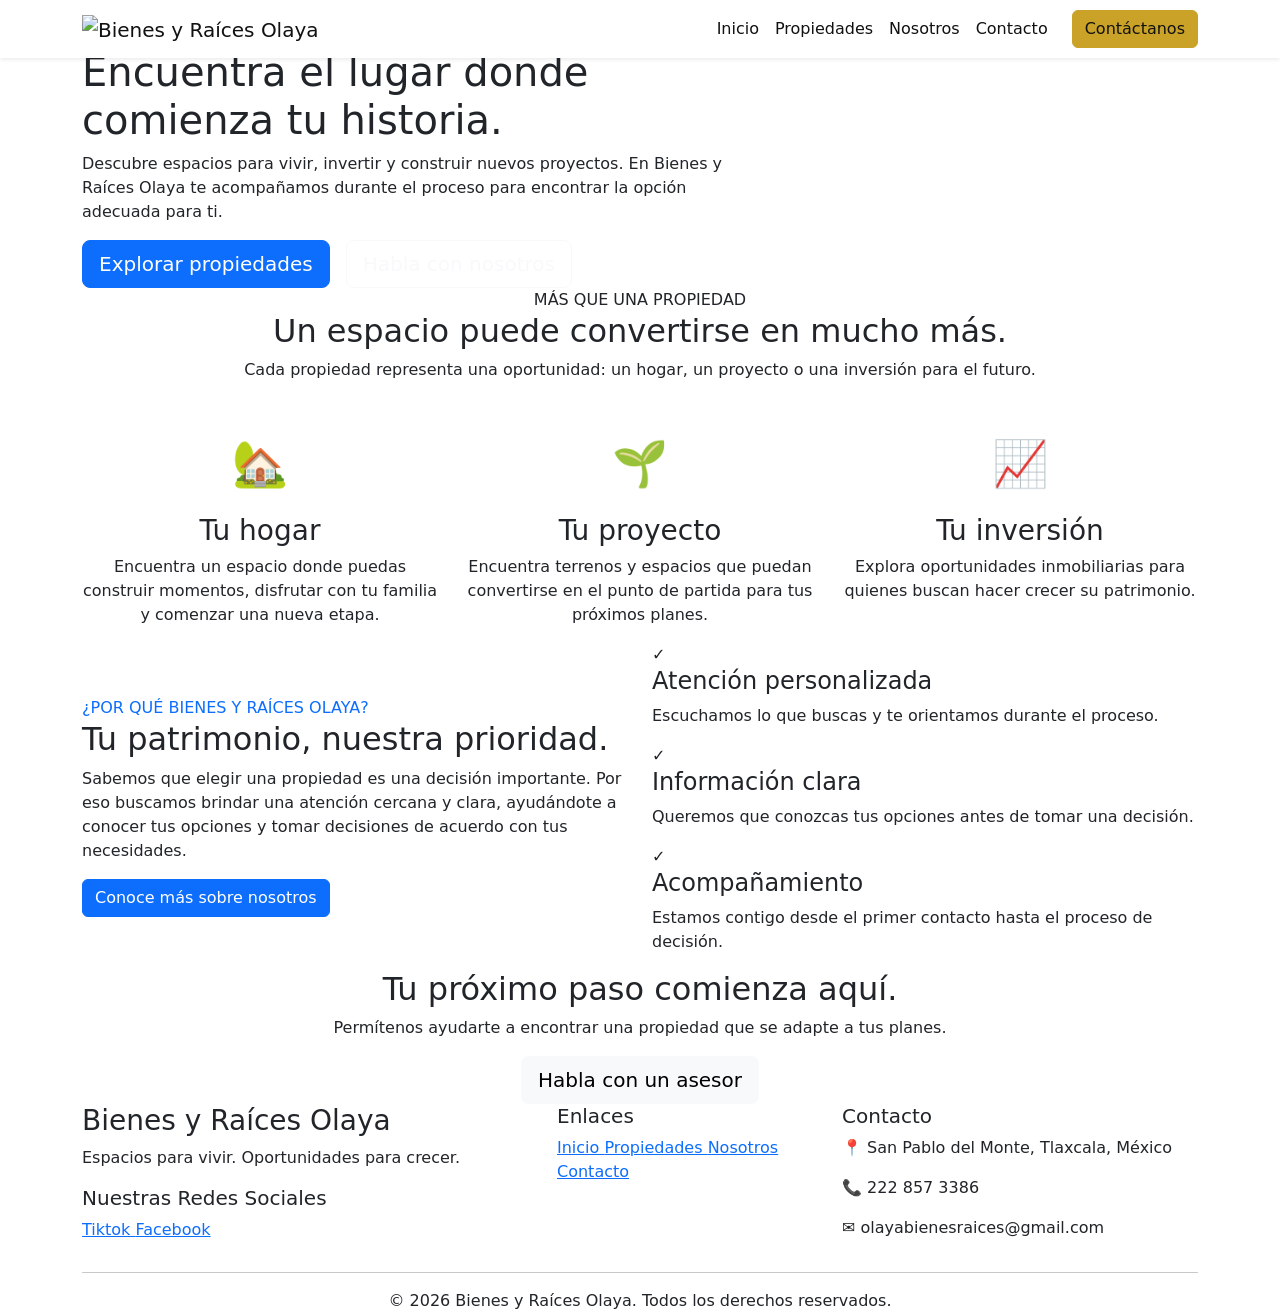
==== commit ba9378a1: "proyecto final4.0" ====
--- a/index.html
+++ b/index.html
@@ -34,7 +34,11 @@
     }
 </style>
 
-<link rel="stylesheet" href="./css/style.css">
+<!-- <link rel="stylesheet" href="./css/style.css"> -->
+
+<link rel="stylesheet" href="/static/css/style.css">
+
+
 
 <!-- Bootstrap -->
 <link
@@ -58,10 +62,11 @@
         <a href="index.html" class="navbar-brand">
 
             <img
-                src="Imagenes/logo sin fondo.png"
+                src="/static/Imagenes/logo sin fondo.png"
                 alt="Bienes y Raíces Olaya"
                 class="logo-inmova"
             >
+            
 
         </a>
 
@@ -553,7 +558,7 @@
                  <h5>
                     Nuestras Redes Sociales
                 </h5>
-                <a href="">
+                <a href="https://www.tiktok.com/@olaya.bienes.race?_r=1&_t=ZS-9AUwk5cKOfc">
                     Tiktok
                 </a>
                 <a href="">
@@ -648,8 +653,9 @@
 
 <!-- JAVASCRIPT INMOVA -->
 
-<script src="js/main.js"></script>
-```
+<!-- <script src="js/main.js"></script> -->
+<script src="/static/js/main.js"></script>
+
 
 </body>
 
--- a/css/style.css
+++ b/css/style.css
@@ -2362,3 +2362,132 @@
     }
 }
 
+
+/* ==========================================
+   GALERÍA PROFESIONAL DE PROPIEDADES INMOVA
+========================================== */
+
+/* Imagen principal */
+.property-main-image {
+    width: 100%;
+    height: 430px;
+    overflow: hidden;
+    border-radius: 16px;
+    background: #f1f3f5;
+    box-shadow: 0 5px 18px rgba(0, 0, 0, 0.10);
+}
+
+.property-main-image img {
+    display: block;
+    width: 100%;
+    height: 100%;
+    object-fit: cover;
+    object-position: center;
+    transition: opacity 0.25s ease;
+}
+
+/* Sección de galería */
+.property-gallery {
+    margin-top: 22px !important;
+}
+
+.property-gallery .property-subtitle {
+    margin-bottom: 14px;
+    font-size: 1.2rem;
+    font-weight: 700;
+    color: #222b45;
+}
+
+/* Cuadrícula adaptable */
+.property-gallery-grid {
+    display: grid;
+    grid-template-columns: repeat(3, minmax(0, 1fr));
+    gap: 12px;
+    width: 100%;
+}
+
+/* Cada fotografía */
+.property-gallery-item {
+    min-width: 0;
+    overflow: hidden;
+    border-radius: 12px;
+    background: #fff;
+    border: 1px solid #e7eaf0;
+    box-shadow: 0 3px 10px rgba(0, 0, 0, 0.06);
+    transition:
+        transform 0.25s ease,
+        box-shadow 0.25s ease;
+}
+
+.property-gallery-item img {
+    display: block;
+    width: 100%;
+    height: 125px;
+    object-fit: cover;
+    object-position: center;
+    cursor: pointer;
+    transition: transform 0.3s ease;
+}
+
+.property-gallery-item:hover {
+    transform: translateY(-3px);
+    box-shadow: 0 7px 18px rgba(0, 0, 0, 0.13);
+}
+
+.property-gallery-item:hover img {
+    transform: scale(1.045);
+}
+
+/* Descripción opcional de cada fotografía */
+.property-gallery-item p {
+    margin: 0;
+    padding: 8px;
+    font-size: 0.82rem;
+}
+
+/* Videos */
+.property-videos-grid {
+    display: grid;
+    grid-template-columns: 1fr;
+    gap: 18px;
+}
+
+.property-video-item {
+    overflow: hidden;
+    border-radius: 12px;
+}
+
+.property-video-item iframe,
+.property-video-item video {
+    width: 100%;
+    border-radius: 12px;
+}
+
+/* Tabletas */
+@media (max-width: 991px) {
+    .property-main-image {
+        height: 360px;
+    }
+
+    .property-gallery-grid {
+        grid-template-columns: repeat(3, minmax(0, 1fr));
+    }
+}
+
+/* Celulares */
+@media (max-width: 576px) {
+    .property-main-image {
+        height: 270px;
+        border-radius: 12px;
+    }
+
+    .property-gallery-grid {
+        grid-template-columns: repeat(2, minmax(0, 1fr));
+        gap: 10px;
+    }
+
+    .property-gallery-item img {
+        height: 115px;
+    }
+}
+
